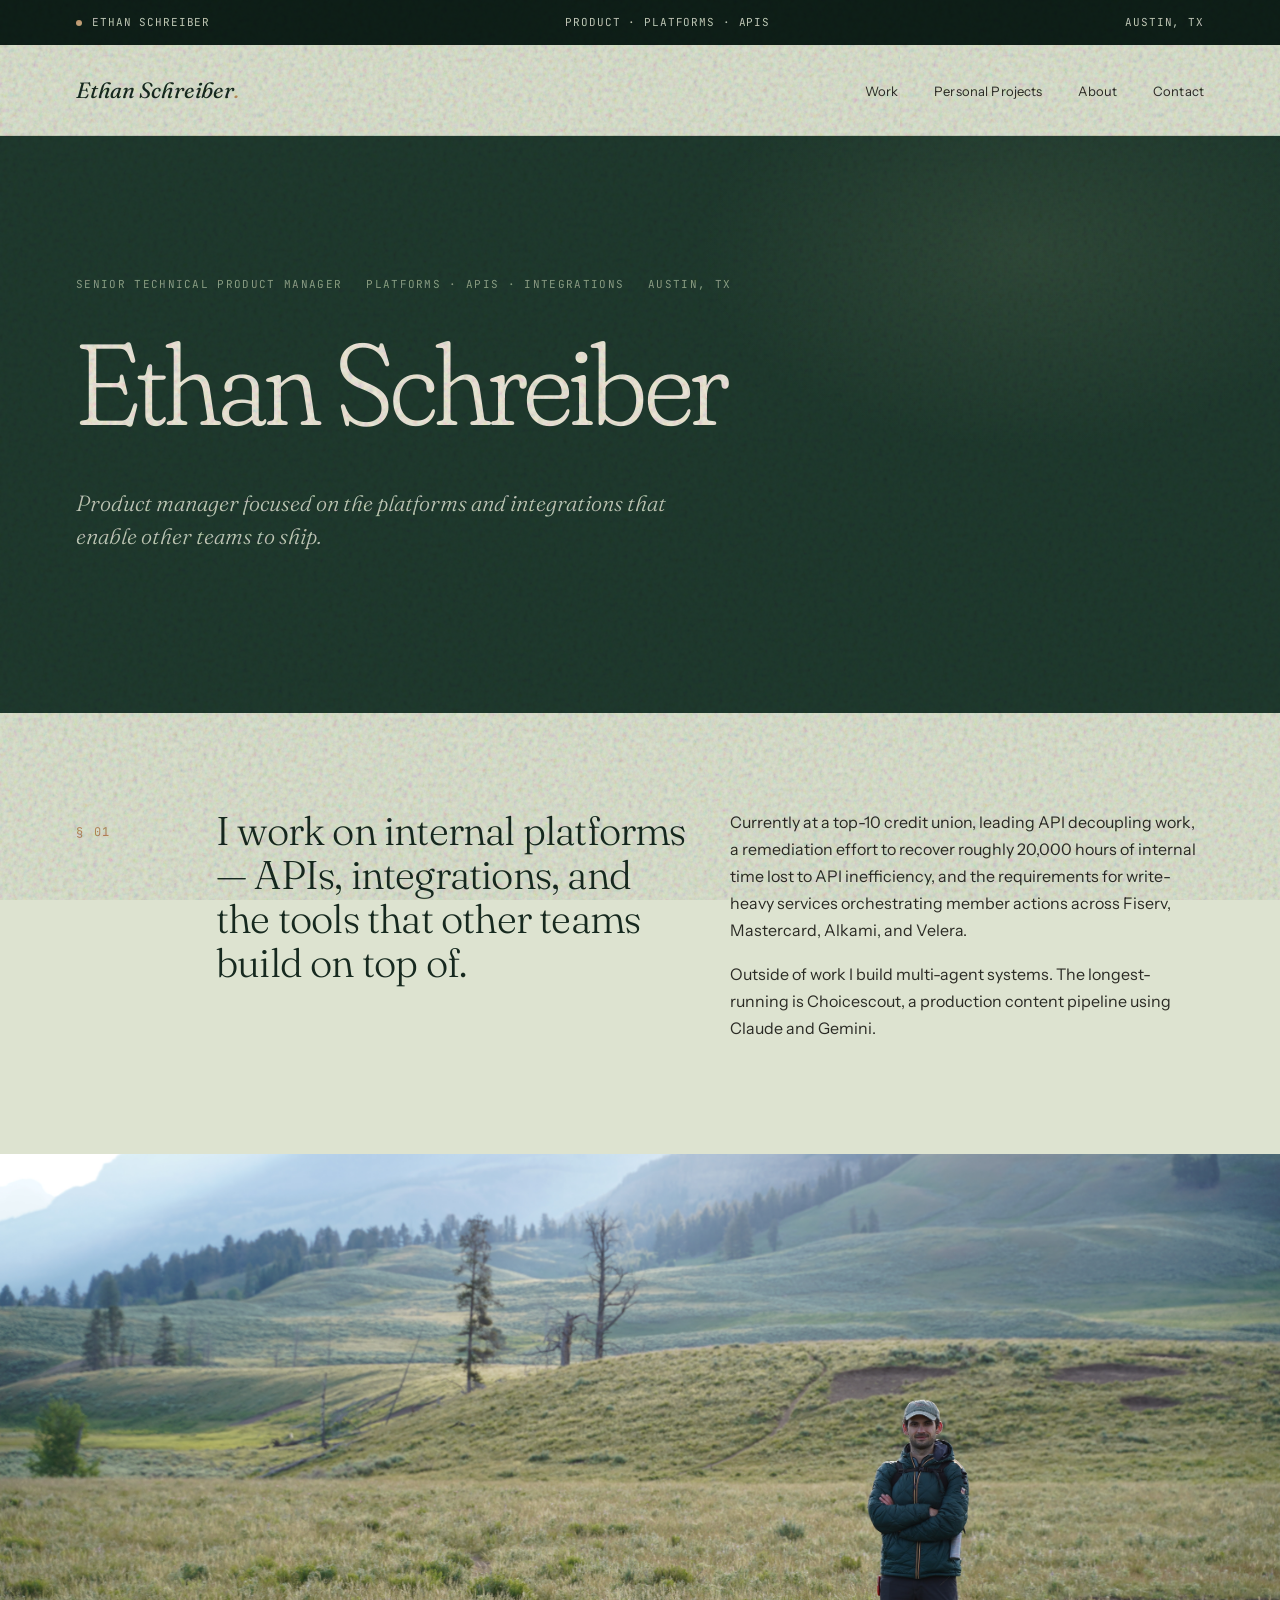
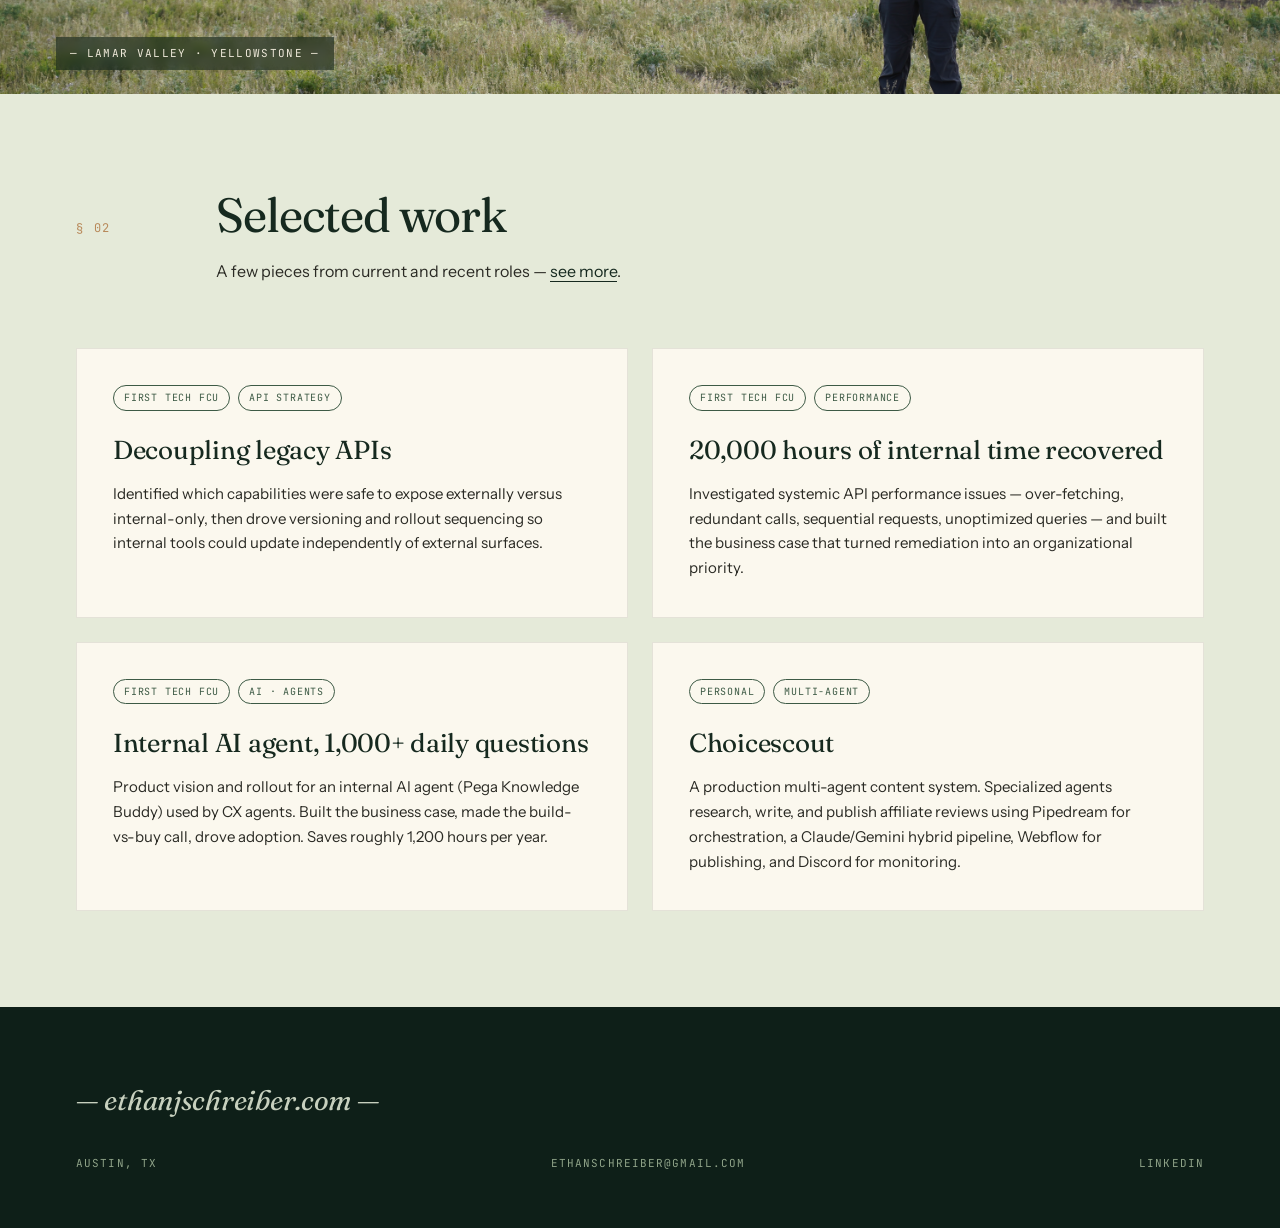
==== index.html @ d927a993 "Initial site" ====
<!DOCTYPE html>
<html lang="en">
<head>
  <meta charset="UTF-8" />
  <meta name="viewport" content="width=device-width, initial-scale=1.0" />
  <meta name="description" content="Ethan Schreiber — Senior Technical Product Manager working on internal platforms and API integrations." />
  <title>Ethan Schreiber — Product Manager, Platforms & APIs</title>
  <link rel="preconnect" href="https://fonts.googleapis.com">
  <link rel="preconnect" href="https://fonts.gstatic.com" crossorigin>
  <link href="https://fonts.googleapis.com/css2?family=Fraunces:ital,opsz,wght@0,9..144,300;0,9..144,400;0,9..144,500;0,9..144,600;1,9..144,300;1,9..144,400&family=Instrument+Sans:wght@400;500;600&family=JetBrains+Mono:wght@400;500&display=swap" rel="stylesheet">
  <link rel="stylesheet" href="/styles.css">
</head>
<body>

<div class="topbar">
  <div class="wrap">
    <div class="row">
      <div><span class="dot"></span>Ethan Schreiber</div>
      <div>Product · Platforms · APIs</div>
      <div>Austin, TX</div>
    </div>
  </div>
</div>

<nav class="site-nav">
  <div class="wrap">
    <div class="row">
      <a href="/" class="logo">Ethan Schreiber<span class="dot">.</span></a>
      <ul>
        <li><a href="/work.html">Work</a></li>
        <li><a href="/projects.html">Personal Projects</a></li>
        <li><a href="/about.html">About</a></li>
        <li><a href="/contact.html">Contact</a></li>
      </ul>
    </div>
  </div>
</nav>

<header class="hero">
  <div class="wrap">
    <div class="meta">
      <span>Senior Technical Product Manager</span>
      <span>Platforms · APIs · Integrations</span>
      <span>Austin, TX</span>
    </div>
    <h1>Ethan Schreiber</h1>
    <p class="lede">Product manager focused on the platforms and integrations that enable other teams to ship.</p>
  </div>
</header>

<section class="surface-tea">
  <div class="wrap">
    <div class="intro-grid">
      <div class="num">§ 01</div>
      <div class="pull">
        I work on internal platforms — APIs, integrations, and the tools that other teams build on top of.
      </div>
      <div class="body">
        <p>Currently at a top-10 credit union, leading API decoupling work, a remediation effort to recover roughly 20,000 hours of internal time lost to API inefficiency, and the requirements for write-heavy services orchestrating member actions across Fiserv, Mastercard, Alkami, and Velera.</p>
        <p>Outside of work I build multi-agent systems. The longest-running is Choicescout, a production content pipeline using Claude and Gemini.</p>
      </div>
    </div>
  </div>
</section>

<div class="image-strip">
  <img src="/images/ethan-landscape.jpg" alt="Ethan in a wide grass valley with mountains behind him." />
  <span class="caption">— Lamar Valley · Yellowstone —</span>
</div>

<section class="surface-soft">
  <div class="wrap">
    <div class="sec-head">
      <div class="sec-num">§ 02</div>
      <div class="sec-title">
        <h2>Selected work</h2>
        <p>A few pieces from current and recent roles — <a href="/work.html" style="color:var(--forest-deep);border-bottom:1px solid var(--forest-deep);text-decoration:none;">see more</a>.</p>
      </div>
    </div>

    <div class="case-grid">
      <article class="case-card">
        <div class="tag-row">
          <span class="tag">First Tech FCU</span>
          <span class="tag">API Strategy</span>
        </div>
        <h3>Decoupling legacy APIs</h3>
        <p>Identified which capabilities were safe to expose externally versus internal-only, then drove versioning and rollout sequencing so internal tools could update independently of external surfaces.</p>
      </article>

      <article class="case-card">
        <div class="tag-row">
          <span class="tag">First Tech FCU</span>
          <span class="tag">Performance</span>
        </div>
        <h3>20,000 hours of internal time recovered</h3>
        <p>Investigated systemic API performance issues — over-fetching, redundant calls, sequential requests, unoptimized queries — and built the business case that turned remediation into an organizational priority.</p>
      </article>

      <article class="case-card">
        <div class="tag-row">
          <span class="tag">First Tech FCU</span>
          <span class="tag">AI · Agents</span>
        </div>
        <h3>Internal AI agent, 1,000+ daily questions</h3>
        <p>Product vision and rollout for an internal AI agent (Pega Knowledge Buddy) used by CX agents. Built the business case, made the build-vs-buy call, drove adoption. Saves roughly 1,200 hours per year.</p>
      </article>

      <article class="case-card">
        <div class="tag-row">
          <span class="tag">Personal</span>
          <span class="tag">Multi-agent</span>
        </div>
        <h3>Choicescout</h3>
        <p>A production multi-agent content system. Specialized agents research, write, and publish affiliate reviews using Pipedream for orchestration, a Claude/Gemini hybrid pipeline, Webflow for publishing, and Discord for monitoring.</p>
      </article>
    </div>
  </div>
</section>

<footer class="site-foot">
  <div class="wrap">
    <div class="seal">— ethanjschreiber.com —</div>
    <div class="row">
      <div>Austin, TX</div>
      <div><a href="mailto:ethanschreiber@gmail.com">ethanschreiber@gmail.com</a></div>
      <div><a href="https://www.linkedin.com/in/ethanjamesschreiber/" target="_blank" rel="noopener">LinkedIn</a></div>
    </div>
  </div>
</footer>

</body>
</html>
---- styles.css ----
:root {
  --forest: #1F3A2E;
  --forest-deep: #16291F;
  --forest-night: #0E1F18;
  --moss: #3D5A45;
  --sage: #8FA388;
  --sage-pale: #C7D0BE;
  --tea: #DDE3D0;
  --tea-soft: #E5EAD9;
  --celadon: #B8C4AE;

  --onyx: #14140F;
  --char: #2A2A24;
  --stone: #6B6B62;
  --linen: #EFE9DA;
  --bone: #F4F0E2;
  --paper: #FBF8EE;

  --amber: #B8895A;
  --amber-soft: #C9A47B;

  --font-display: 'Fraunces', 'Times New Roman', serif;
  --font-body: 'Instrument Sans', -apple-system, BlinkMacSystemFont, sans-serif;
  --font-mono: 'JetBrains Mono', 'Courier New', monospace;
}

* { margin: 0; padding: 0; box-sizing: border-box; }
html { scroll-behavior: smooth; }

body {
  background: var(--tea);
  color: var(--onyx);
  font-family: var(--font-body);
  font-size: 16px;
  line-height: 1.55;
  -webkit-font-smoothing: antialiased;
  position: relative;
  overflow-x: hidden;
  min-height: 100vh;
  display: flex;
  flex-direction: column;
}

body::before {
  content: '';
  position: fixed;
  inset: 0;
  pointer-events: none;
  z-index: 100;
  opacity: 0.4;
  mix-blend-mode: multiply;
  background-image: url("data:image/svg+xml,%3Csvg viewBox='0 0 200 200' xmlns='http://www.w3.org/2000/svg'%3E%3Cfilter id='n'%3E%3CfeTurbulence type='fractalNoise' baseFrequency='0.9' numOctaves='3' stitchTiles='stitch'/%3E%3CfeColorMatrix values='0 0 0 0 0.06 0 0 0 0 0.1 0 0 0 0 0.07 0 0 0 0 0.18 0'/%3E%3C/filter%3E%3Crect width='100%25' height='100%25' filter='url(%23n)'/%3E%3C/svg%3E");
}

img { max-width: 100%; display: block; }
a { color: inherit; }

.wrap {
  max-width: 1240px;
  margin: 0 auto;
  padding: 0 56px;
  width: 100%;
}

.surface-tea { background: var(--tea); color: var(--onyx); }
.surface-soft { background: var(--tea-soft); color: var(--onyx); }
.surface-forest { background: var(--forest); color: var(--linen); }
.surface-night { background: var(--forest-night); color: var(--linen); }

.surface-tea, .surface-soft { --border: rgba(20,30,20,0.14); }
.surface-forest, .surface-night { --border: rgba(239,233,218,0.18); }

/* ─── Topbar ───────────────────────────────────────────── */
.topbar {
  background: var(--forest-night);
  color: var(--sage-pale);
  padding: 14px 0;
  font-family: var(--font-mono);
  font-size: 11px;
  letter-spacing: 0.08em;
  text-transform: uppercase;
}
.topbar .row { display: flex; justify-content: space-between; align-items: center; gap: 24px; flex-wrap: wrap; }
.topbar .dot {
  display: inline-block;
  width: 6px; height: 6px;
  background: var(--amber-soft);
  border-radius: 50%;
  margin-right: 10px;
  vertical-align: middle;
}

/* ─── Site nav ─────────────────────────────────────────── */
.site-nav {
  background: var(--tea);
  padding: 28px 0;
  border-bottom: 1px solid rgba(20,30,20,0.1);
}
.site-nav .row {
  display: flex;
  justify-content: space-between;
  align-items: center;
  gap: 32px;
}
.site-nav .logo {
  font-family: var(--font-display);
  font-size: 22px;
  font-style: italic;
  font-weight: 400;
  color: var(--forest-deep);
  text-decoration: none;
  letter-spacing: -0.01em;
}
.site-nav .logo .dot { color: var(--amber); }
.site-nav ul { list-style: none; display: flex; gap: 36px; }
.site-nav li a {
  font-family: var(--font-body);
  font-size: 13px;
  color: var(--char);
  text-decoration: none;
  position: relative;
  padding-bottom: 6px;
  letter-spacing: 0.01em;
}
.site-nav li a::after {
  content: '';
  position: absolute;
  bottom: 0; left: 0;
  width: 0; height: 1px;
  background: var(--forest);
  transition: width 0.3s;
}
.site-nav li a:hover::after { width: 100%; }
.site-nav li.active a { color: var(--forest-deep); font-weight: 500; }
.site-nav li.active a::after { width: 100%; }

/* ─── Hero ─────────────────────────────────────────────── */
.hero {
  padding: 140px 0 160px;
  background: var(--forest);
  color: var(--linen);
  position: relative;
  overflow: hidden;
}
.hero::after {
  content: '';
  position: absolute;
  top: -20%;
  right: -10%;
  width: 60%;
  height: 80%;
  background: radial-gradient(ellipse at center, rgba(168,184,138,0.12) 0%, transparent 60%);
  pointer-events: none;
}
.hero .meta {
  font-family: var(--font-mono);
  font-size: 11px;
  letter-spacing: 0.12em;
  text-transform: uppercase;
  color: var(--sage);
  margin-bottom: 36px;
  display: flex;
  gap: 24px;
  flex-wrap: wrap;
  position: relative;
  z-index: 2;
}
.hero h1 {
  font-family: var(--font-display);
  font-weight: 300;
  font-size: clamp(56px, 9vw, 132px);
  line-height: 0.95;
  letter-spacing: -0.025em;
  color: var(--linen);
  font-variation-settings: "opsz" 144, "SOFT" 100;
  position: relative;
  z-index: 2;
}
.hero h1 em { font-style: italic; font-weight: 400; color: var(--sage-pale); }
.hero .lede {
  margin-top: 48px;
  max-width: 620px;
  font-family: var(--font-display);
  font-weight: 300;
  font-style: italic;
  font-size: 22px;
  line-height: 1.5;
  color: var(--sage-pale);
  position: relative;
  z-index: 2;
}
.hero .signature {
  margin-top: 56px;
  display: flex;
  align-items: center;
  gap: 14px;
  font-family: var(--font-mono);
  font-size: 11px;
  letter-spacing: 0.1em;
  text-transform: uppercase;
  color: var(--sage);
  position: relative;
  z-index: 2;
}
.hero .signature::before { content: ''; width: 40px; height: 1px; background: var(--sage); }

.corner-mark {
  position: absolute;
  top: 60px;
  right: 56px;
  font-family: var(--font-display);
  font-style: italic;
  font-size: 14px;
  color: var(--sage);
  opacity: 0.7;
  z-index: 2;
}

/* ─── Page header (non-hero pages) ─────────────────────── */
.page-head {
  padding: 88px 0 56px;
  border-bottom: 1px solid rgba(20,30,20,0.1);
}
.page-head .row {
  display: grid;
  grid-template-columns: 100px 1fr;
  gap: 40px;
  align-items: baseline;
}
.page-head .num {
  font-family: var(--font-mono);
  font-size: 12px;
  letter-spacing: 0.15em;
  color: var(--amber);
  padding-top: 14px;
}
.page-head h1 {
  font-family: var(--font-display);
  font-weight: 300;
  font-size: clamp(44px, 7vw, 80px);
  line-height: 1;
  letter-spacing: -0.025em;
  color: var(--forest-deep);
}
.page-head h1 em { font-style: italic; font-weight: 400; color: var(--moss); }
.page-head .lede {
  margin-top: 24px;
  max-width: 620px;
  font-family: var(--font-display);
  font-style: italic;
  font-weight: 300;
  font-size: 20px;
  line-height: 1.5;
  color: var(--char);
}

/* ─── Sections ─────────────────────────────────────────── */
section { padding: 96px 0; }
section + section { border-top: 1px solid var(--border); }
.surface-forest + .surface-forest, .surface-night + .surface-night { border-top-color: rgba(239,233,218,0.1); }

.sec-head {
  display: grid;
  grid-template-columns: 100px 1fr;
  gap: 40px;
  align-items: baseline;
  margin-bottom: 64px;
}
.sec-num {
  font-family: var(--font-mono);
  font-size: 12px;
  letter-spacing: 0.15em;
  color: var(--amber);
  padding-top: 14px;
}
.surface-forest .sec-num, .surface-night .sec-num { color: var(--amber-soft); }

.sec-title h2 {
  font-family: var(--font-display);
  font-weight: 400;
  font-size: clamp(32px, 4.5vw, 48px);
  line-height: 1.05;
  letter-spacing: -0.02em;
  color: var(--forest-deep);
}
.sec-title h2 em { font-style: italic; color: var(--moss); }
.surface-forest .sec-title h2, .surface-night .sec-title h2 { color: var(--linen); }
.surface-forest .sec-title h2 em, .surface-night .sec-title h2 em { color: var(--sage-pale); }

.sec-title p {
  margin-top: 18px;
  font-size: 16px;
  max-width: 620px;
  color: var(--char);
  line-height: 1.6;
}
.surface-forest .sec-title p, .surface-night .sec-title p { color: var(--sage-pale); }

/* ─── Buttons ──────────────────────────────────────────── */
.btn {
  display: inline-flex;
  align-items: center;
  gap: 10px;
  padding: 14px 28px;
  font-family: var(--font-body);
  font-size: 14px;
  font-weight: 500;
  letter-spacing: 0.02em;
  border-radius: 999px;
  cursor: pointer;
  border: none;
  transition: all 0.3s cubic-bezier(0.2, 0.8, 0.2, 1);
  text-decoration: none;
}
.btn-primary { background: var(--forest); color: var(--linen); }
.btn-primary:hover { background: var(--forest-deep); transform: translateY(-1px); }
.btn-primary .arrow { width: 14px; height: 14px; transition: transform 0.3s; }
.btn-primary:hover .arrow { transform: translate(2px, -2px); }

.btn-ghost { background: transparent; color: var(--forest-deep); border: 1px solid var(--forest-deep); }
.btn-ghost:hover { background: var(--forest-deep); color: var(--linen); }

.btn-text {
  background: transparent;
  color: var(--forest-deep);
  padding: 8px 0;
  border-bottom: 1px solid var(--forest-deep);
  border-radius: 0;
}
.surface-forest .btn-text, .surface-night .btn-text {
  color: var(--linen);
  border-bottom-color: var(--linen);
}

/* ─── Case cards (work) ────────────────────────────────── */
.case-grid {
  display: grid;
  grid-template-columns: repeat(2, 1fr);
  gap: 24px;
}
.case-card {
  background: var(--paper);
  padding: 36px;
  border: 1px solid rgba(20,30,20,0.1);
  transition: border-color 0.3s, transform 0.3s;
  display: flex;
  flex-direction: column;
}
.case-card:hover { border-color: var(--forest); transform: translateY(-2px); }
.case-card .tag-row { display: flex; gap: 8px; margin-bottom: 24px; flex-wrap: wrap; }
.case-card .tag {
  font-family: var(--font-mono);
  font-size: 10px;
  padding: 4px 10px;
  border: 1px solid var(--moss);
  color: var(--moss);
  border-radius: 99px;
  letter-spacing: 0.08em;
  text-transform: uppercase;
}
.case-card h3 {
  font-family: var(--font-display);
  font-weight: 400;
  font-size: 26px;
  color: var(--forest-deep);
  line-height: 1.2;
  margin-bottom: 16px;
  letter-spacing: -0.01em;
}
.case-card p { color: var(--char); font-size: 15px; line-height: 1.65; margin-bottom: 16px; }
.case-card p:last-of-type { margin-bottom: 0; }
.case-card .stat {
  font-family: var(--font-display);
  font-style: italic;
  font-size: 18px;
  color: var(--moss);
  margin-top: auto;
  padding-top: 20px;
  border-top: 1px dotted rgba(20,30,20,0.18);
}

/* ─── Featured project (single) ────────────────────────── */
.feature-project {
  display: grid;
  grid-template-columns: 1fr 1fr;
  gap: 60px;
  align-items: start;
}
.feature-project .lead {
  font-family: var(--font-display);
  font-weight: 300;
  font-size: clamp(28px, 3.5vw, 38px);
  line-height: 1.15;
  color: var(--forest-deep);
  letter-spacing: -0.015em;
  margin-bottom: 32px;
}
.feature-project .lead em { font-style: italic; color: var(--moss); }
.feature-project .body p {
  font-size: 16px;
  line-height: 1.7;
  color: var(--char);
  margin-bottom: 18px;
}
.feature-project .meta-row {
  margin-top: 32px;
  padding-top: 24px;
  border-top: 1px solid rgba(20,30,20,0.12);
  display: flex;
  gap: 32px;
  flex-wrap: wrap;
  font-family: var(--font-mono);
  font-size: 11px;
  letter-spacing: 0.1em;
  text-transform: uppercase;
  color: var(--moss);
}
.feature-project .meta-row .key { color: var(--stone); display: block; margin-bottom: 4px; }

/* ─── Line items (earlier roles, lists) ────────────────── */
.line-list { border-top: 1px solid rgba(20,30,20,0.12); }
.line-item {
  display: grid;
  grid-template-columns: 220px 1fr 160px;
  gap: 32px;
  padding: 28px 0;
  border-bottom: 1px solid rgba(20,30,20,0.12);
  align-items: baseline;
}
.line-item .org {
  font-family: var(--font-display);
  font-size: 20px;
  color: var(--forest-deep);
  line-height: 1.3;
}
.line-item .role {
  font-family: var(--font-mono);
  font-size: 11px;
  letter-spacing: 0.1em;
  text-transform: uppercase;
  color: var(--moss);
  margin-top: 4px;
  display: block;
}
.line-item .summary { font-size: 15px; line-height: 1.6; color: var(--char); }
.line-item .when {
  font-family: var(--font-mono);
  font-size: 11px;
  letter-spacing: 0.1em;
  color: var(--stone);
  text-transform: uppercase;
  text-align: right;
}

/* ─── About page ───────────────────────────────────────── */
.about-grid {
  display: grid;
  grid-template-columns: 1fr 1.3fr;
  gap: 72px;
  align-items: start;
}
.about-photo {
  aspect-ratio: 4/5;
  background: var(--moss);
  overflow: hidden;
  position: relative;
}
.about-photo img { width: 100%; height: 100%; object-fit: cover; }

.prose p {
  font-size: 17px;
  line-height: 1.7;
  color: var(--char);
  margin-bottom: 22px;
  max-width: 60ch;
}
.prose p:first-child::first-line {
  font-family: var(--font-display);
  font-style: italic;
  font-size: 19px;
  color: var(--forest-deep);
}
.prose p strong { font-weight: 600; color: var(--forest-deep); }

.about-meta {
  margin-top: 48px;
  padding-top: 32px;
  border-top: 1px solid rgba(20,30,20,0.12);
  display: grid;
  grid-template-columns: repeat(2, 1fr);
  gap: 32px;
}
.about-meta .item .key {
  font-family: var(--font-mono);
  font-size: 11px;
  letter-spacing: 0.1em;
  text-transform: uppercase;
  color: var(--amber);
  margin-bottom: 8px;
  display: block;
}
.about-meta .item .val {
  font-family: var(--font-display);
  font-size: 18px;
  color: var(--forest-deep);
  line-height: 1.4;
}

/* ─── Contact page ─────────────────────────────────────── */
.contact-block {
  display: grid;
  grid-template-columns: 1fr 1fr;
  gap: 60px;
  align-items: start;
  margin-top: 32px;
}
.contact-block .pull {
  font-family: var(--font-display);
  font-weight: 300;
  font-size: clamp(34px, 4.5vw, 52px);
  line-height: 1.05;
  color: var(--forest-deep);
  letter-spacing: -0.02em;
}
.contact-block .pull em { font-style: italic; color: var(--moss); }
.contact-block .channels { display: flex; flex-direction: column; gap: 32px; }
.contact-block .channel .label {
  font-family: var(--font-mono);
  font-size: 11px;
  letter-spacing: 0.12em;
  text-transform: uppercase;
  color: var(--moss);
  margin-bottom: 8px;
  display: block;
}
.contact-block .channel a {
  font-family: var(--font-display);
  font-size: 26px;
  color: var(--forest-deep);
  text-decoration: none;
  border-bottom: 1px solid var(--forest-deep);
  padding-bottom: 4px;
  display: inline-block;
  transition: color 0.3s, border-color 0.3s;
  letter-spacing: -0.005em;
}
.contact-block .channel a:hover { color: var(--amber); border-bottom-color: var(--amber); }

/* ─── Home: intro + work teaser ────────────────────────── */
.intro-grid {
  display: grid;
  grid-template-columns: 100px 1fr 1fr;
  gap: 40px;
  align-items: start;
}
.intro-grid .num {
  font-family: var(--font-mono);
  font-size: 12px;
  letter-spacing: 0.15em;
  color: var(--amber);
  padding-top: 14px;
}
.intro-grid .pull {
  font-family: var(--font-display);
  font-weight: 300;
  font-size: clamp(28px, 3.6vw, 40px);
  line-height: 1.1;
  color: var(--forest-deep);
  letter-spacing: -0.02em;
}
.intro-grid .pull em { font-style: italic; color: var(--moss); }
.intro-grid .body p {
  font-size: 16px;
  line-height: 1.7;
  color: var(--char);
  margin-bottom: 16px;
}

/* ─── Home: full-bleed image strip ─────────────────────── */
.image-strip {
  width: 100%;
  height: clamp(360px, 60vh, 620px);
  overflow: hidden;
  position: relative;
}
.image-strip img {
  width: 100%;
  height: 100%;
  object-fit: cover;
  display: block;
}
.image-strip .caption {
  position: absolute;
  bottom: 24px;
  left: 56px;
  font-family: var(--font-mono);
  font-size: 11px;
  letter-spacing: 0.12em;
  text-transform: uppercase;
  color: var(--linen);
  background: rgba(14, 31, 24, 0.55);
  padding: 8px 14px;
  backdrop-filter: blur(4px);
}
@media (max-width: 900px) {
  .image-strip .caption { left: 28px; bottom: 16px; }
}

/* ─── Project screenshot ───────────────────────────────── */
.project-shot {
  margin-top: 48px;
  padding-top: 48px;
  border-top: 1px solid rgba(20,30,20,0.12);
}
.project-shot .label {
  font-family: var(--font-mono);
  font-size: 11px;
  letter-spacing: 0.12em;
  text-transform: uppercase;
  color: var(--moss);
  margin-bottom: 20px;
  display: block;
}
.project-shot .frame {
  background: var(--paper);
  border: 1px solid rgba(20,30,20,0.1);
  overflow: hidden;
  box-shadow: 0 30px 80px rgba(20, 30, 20, 0.12);
}
.project-shot .frame img {
  width: 100%;
  display: block;
}
.project-shot .frame .placeholder {
  aspect-ratio: 16 / 9;
  display: grid;
  place-items: center;
  background:
    repeating-linear-gradient(
      45deg,
      rgba(20,30,20,0.04),
      rgba(20,30,20,0.04) 12px,
      transparent 12px,
      transparent 24px
    );
  font-family: var(--font-mono);
  font-size: 11px;
  letter-spacing: 0.1em;
  text-transform: uppercase;
  color: var(--stone);
  text-align: center;
  padding: 24px;
}

/* ─── Travel entries + gallery ─────────────────────────── */
.travel-entry { margin-bottom: 24px; }
.travel-entry .meta {
  font-family: var(--font-mono);
  font-size: 11px;
  letter-spacing: 0.12em;
  text-transform: uppercase;
  color: var(--moss);
  margin-bottom: 20px;
}
.travel-entry .body {
  max-width: 64ch;
}
.travel-entry .body p {
  font-family: var(--font-display);
  font-weight: 300;
  font-size: 19px;
  line-height: 1.6;
  color: var(--char);
  margin-bottom: 18px;
}
.travel-entry .links {
  list-style: none;
  display: flex;
  gap: 24px;
  flex-wrap: wrap;
  margin-top: 24px;
}
.travel-entry .links a {
  font-family: var(--font-mono);
  font-size: 11px;
  font-weight: 500;
  letter-spacing: 0.14em;
  text-transform: uppercase;
  color: var(--moss);
  text-decoration: none;
  border-bottom: 1px solid transparent;
  padding-bottom: 2px;
  transition: color 0.3s, border-color 0.3s;
}
.travel-entry .links a:hover { color: var(--amber); border-bottom-color: var(--amber); }

.van-gallery {
  margin-top: 48px;
  columns: 1;
  column-gap: 16px;
}
.van-gallery figure {
  margin: 0 0 16px;
  break-inside: avoid;
  background: var(--bone);
}
.van-gallery img {
  width: 100%;
  height: auto;
  display: block;
}
@media (min-width: 640px)  { .van-gallery { columns: 2; } }
@media (min-width: 960px)  { .van-gallery { columns: 3; } }
@media (min-width: 1200px) { .van-gallery { columns: 4; } }

/* ─── Footer ───────────────────────────────────────────── */
footer.site-foot {
  padding: 72px 0 56px;
  background: var(--forest-night);
  color: var(--sage);
  margin-top: auto;
}
footer.site-foot .seal {
  font-family: var(--font-display);
  font-style: italic;
  font-size: 28px;
  color: var(--sage-pale);
  letter-spacing: -0.01em;
  margin-bottom: 32px;
}
footer.site-foot .row {
  display: flex;
  justify-content: space-between;
  align-items: baseline;
  font-family: var(--font-mono);
  font-size: 11px;
  letter-spacing: 0.1em;
  text-transform: uppercase;
  gap: 24px;
  flex-wrap: wrap;
}
footer.site-foot a { color: inherit; text-decoration: none; border-bottom: 1px solid transparent; transition: border-color 0.3s; }
footer.site-foot a:hover { border-bottom-color: var(--sage); }

/* ─── Animations ───────────────────────────────────────── */
@keyframes fadeUp {
  from { opacity: 0; transform: translateY(20px); }
  to { opacity: 1; transform: translateY(0); }
}
.hero h1, .hero .lede, .hero .meta, .hero .signature {
  animation: fadeUp 1.1s cubic-bezier(0.2, 0.8, 0.2, 1) backwards;
}
.hero .meta { animation-delay: 0.1s; }
.hero h1 { animation-delay: 0.2s; }
.hero .lede { animation-delay: 0.5s; }
.hero .signature { animation-delay: 0.7s; }

/* ─── Responsive ───────────────────────────────────────── */
@media (max-width: 900px) {
  .wrap { padding: 0 28px; }
  .site-nav { padding: 20px 0; }
  .site-nav ul { gap: 20px; }
  .hero { padding: 96px 0 110px; }
  .corner-mark { display: none; }
  .page-head .row, .sec-head { grid-template-columns: 1fr; gap: 16px; }
  .case-grid { grid-template-columns: 1fr; }
  .feature-project { grid-template-columns: 1fr; gap: 40px; }
  .about-grid { grid-template-columns: 1fr; gap: 40px; }
  .about-photo { aspect-ratio: 1/1; }
  .about-meta { grid-template-columns: 1fr; gap: 20px; }
  .contact-block { grid-template-columns: 1fr; gap: 40px; }
  .intro-grid { grid-template-columns: 1fr; }
  .line-item { grid-template-columns: 1fr; gap: 6px; }
  .line-item .when { text-align: left; }
}

@media (max-width: 600px) {
  .site-nav .row { flex-direction: column; align-items: flex-start; gap: 16px; }
  .site-nav ul { flex-wrap: wrap; gap: 16px 24px; }
  .hero .meta { flex-direction: column; gap: 8px; }
  footer.site-foot .row { flex-direction: column; align-items: flex-start; gap: 12px; }
}
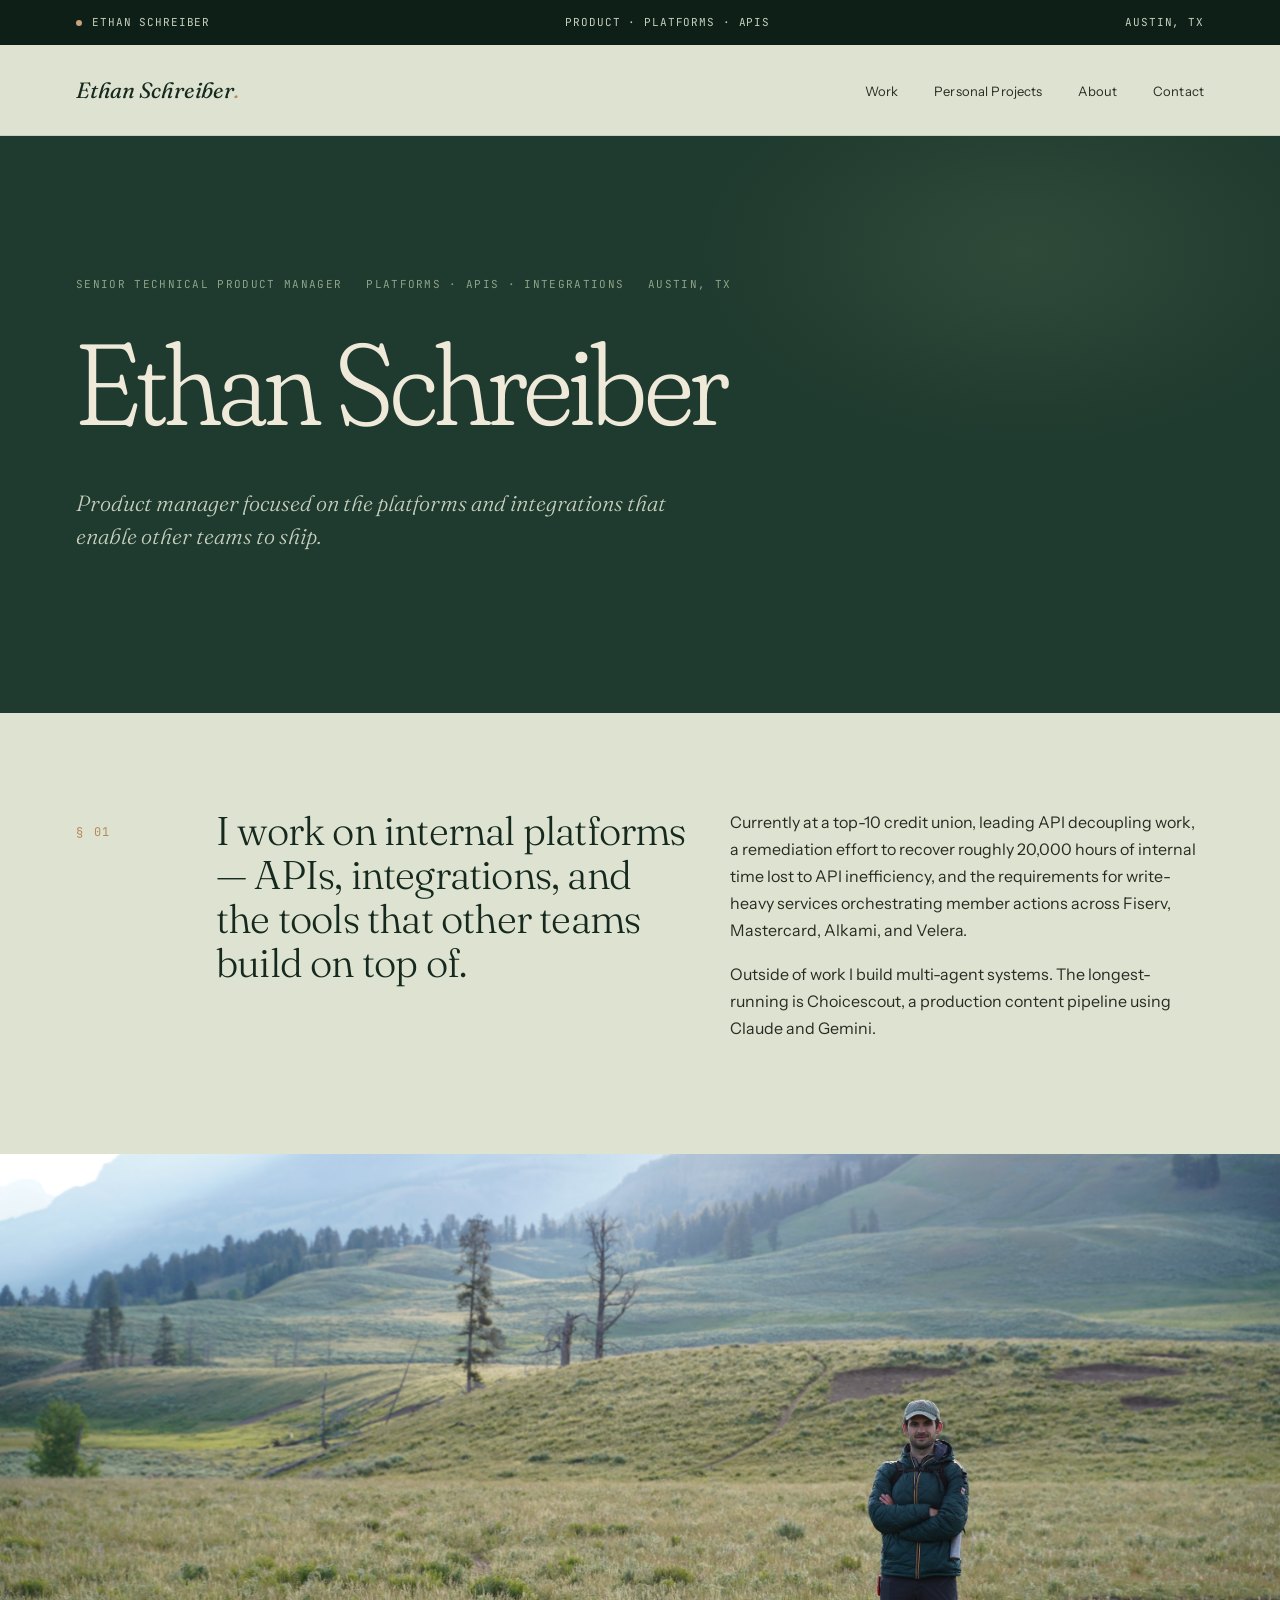
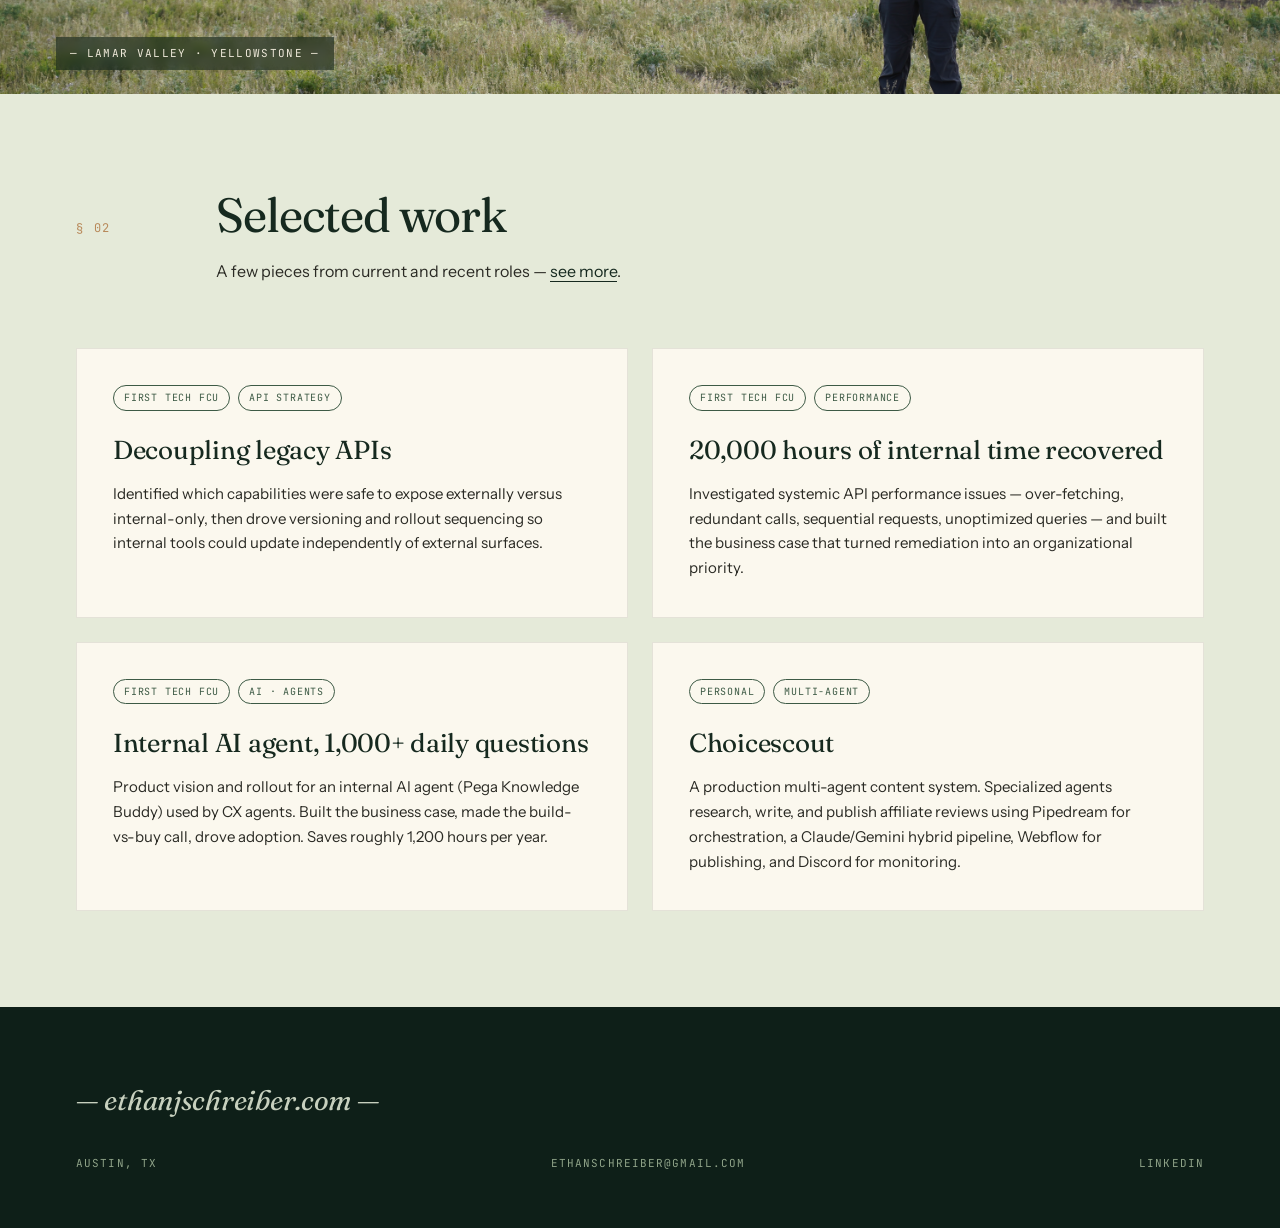
==== commit 60fcac94: "Add favicon" ====
--- a/index.html
+++ b/index.html
@@ -5,6 +5,7 @@
   <meta name="viewport" content="width=device-width, initial-scale=1.0" />
   <meta name="description" content="Ethan Schreiber — Senior Technical Product Manager working on internal platforms and API integrations." />
   <title>Ethan Schreiber — Product Manager, Platforms & APIs</title>
+  <link rel="icon" type="image/svg+xml" href="/favicon.svg">
   <link rel="preconnect" href="https://fonts.googleapis.com">
   <link rel="preconnect" href="https://fonts.gstatic.com" crossorigin>
   <link href="https://fonts.googleapis.com/css2?family=Fraunces:ital,opsz,wght@0,9..144,300;0,9..144,400;0,9..144,500;0,9..144,600;1,9..144,300;1,9..144,400&family=Instrument+Sans:wght@400;500;600&family=JetBrains+Mono:wght@400;500&display=swap" rel="stylesheet">
--- a/styles.css
+++ b/styles.css
@@ -41,16 +41,6 @@
   flex-direction: column;
 }
 
-body::before {
-  content: '';
-  position: fixed;
-  inset: 0;
-  pointer-events: none;
-  z-index: 100;
-  opacity: 0.4;
-  mix-blend-mode: multiply;
-  background-image: url("data:image/svg+xml,%3Csvg viewBox='0 0 200 200' xmlns='http://www.w3.org/2000/svg'%3E%3Cfilter id='n'%3E%3CfeTurbulence type='fractalNoise' baseFrequency='0.9' numOctaves='3' stitchTiles='stitch'/%3E%3CfeColorMatrix values='0 0 0 0 0.06 0 0 0 0 0.1 0 0 0 0 0.07 0 0 0 0 0.18 0'/%3E%3C/filter%3E%3Crect width='100%25' height='100%25' filter='url(%23n)'/%3E%3C/svg%3E");
-}
 
 img { max-width: 100%; display: block; }
 a { color: inherit; }
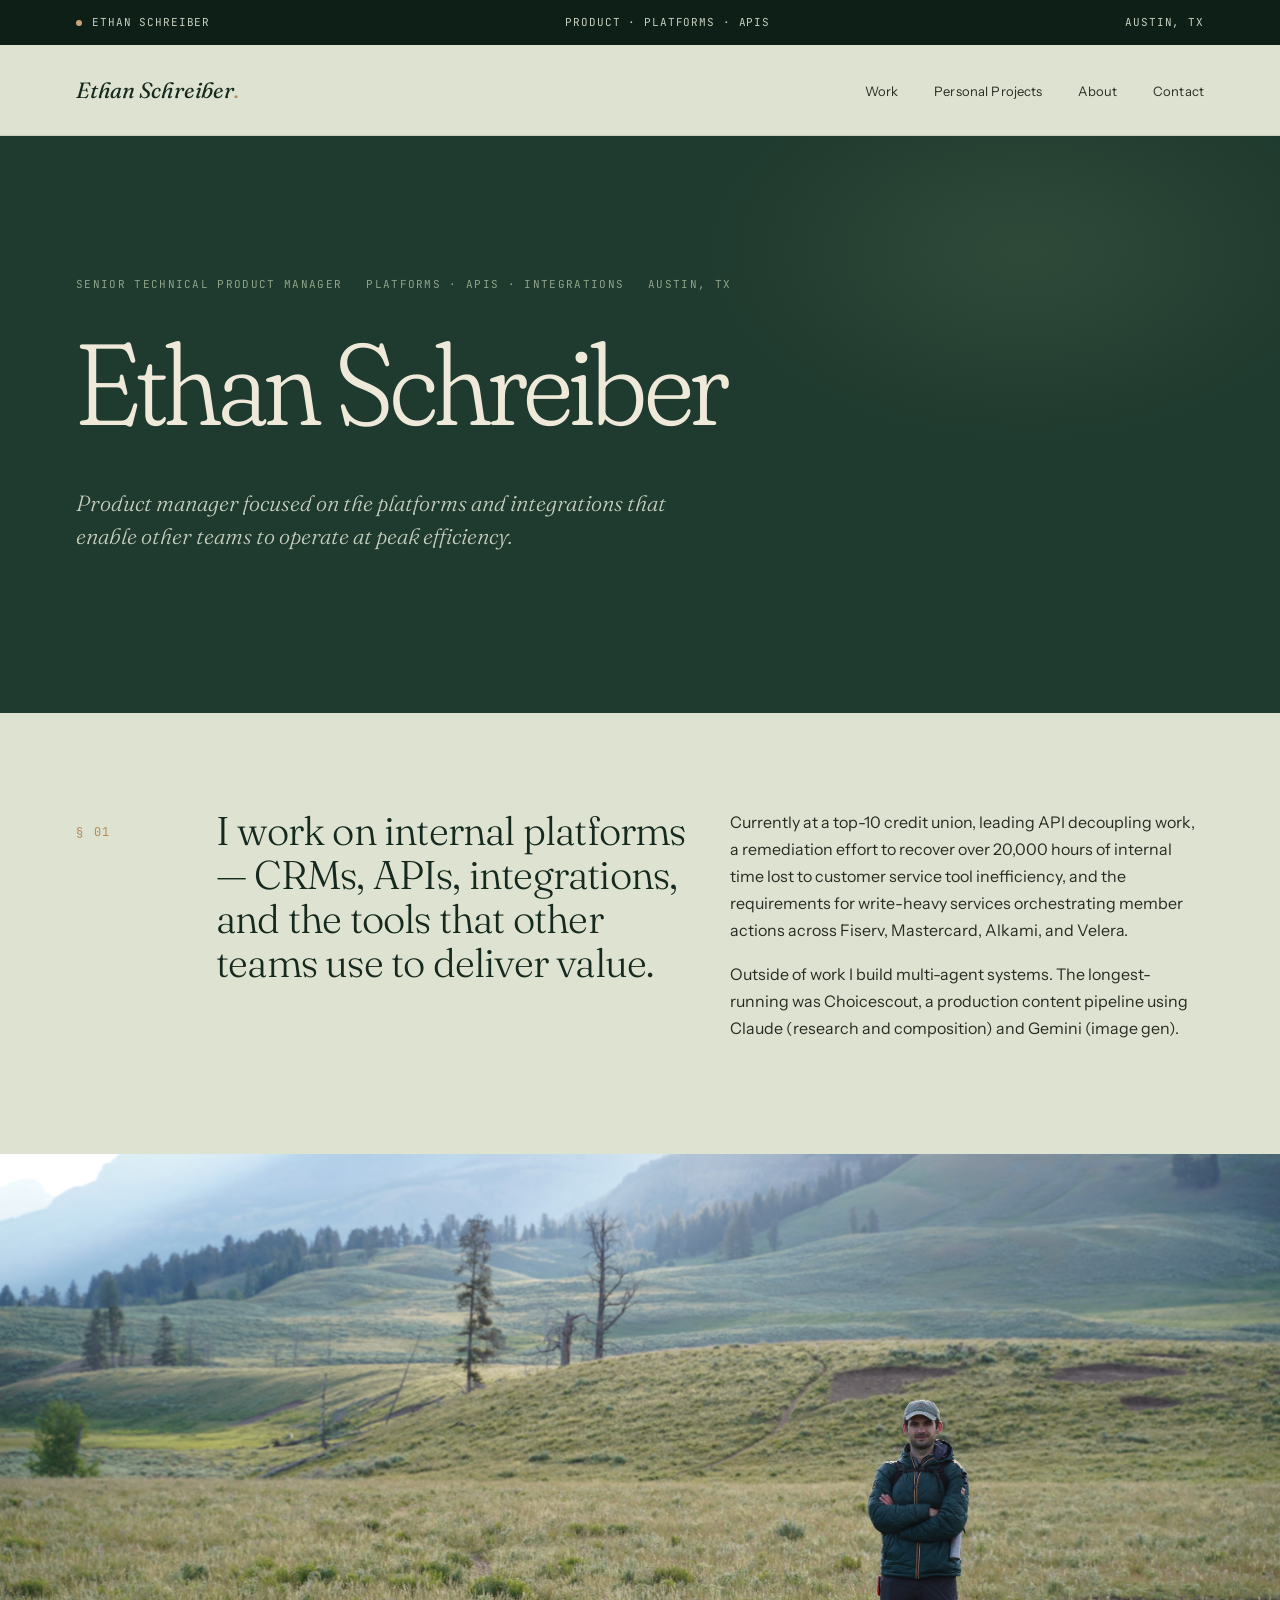
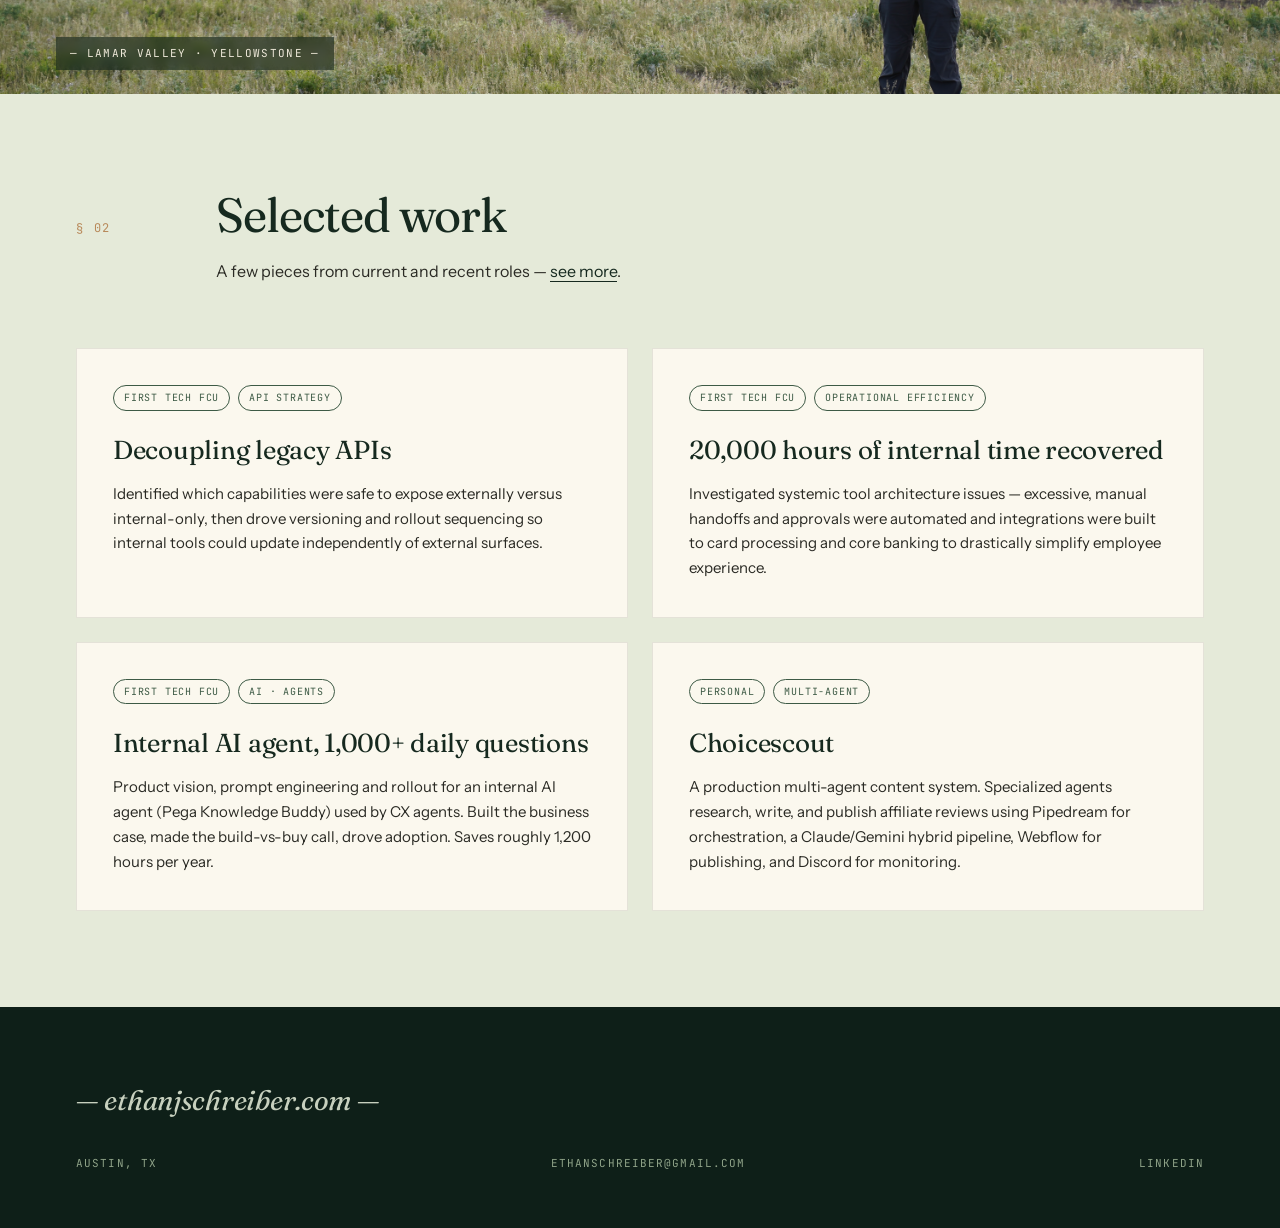
==== commit 03913801: "Update index.html Correct experience items." ====
--- a/index.html
+++ b/index.html
@@ -45,7 +45,7 @@
       <span>Austin, TX</span>
     </div>
     <h1>Ethan Schreiber</h1>
-    <p class="lede">Product manager focused on the platforms and integrations that enable other teams to ship.</p>
+    <p class="lede">Product manager focused on the platforms and integrations that enable other teams to operate at peak efficiency.</p>
   </div>
 </header>
 
@@ -54,11 +54,11 @@
     <div class="intro-grid">
       <div class="num">§ 01</div>
       <div class="pull">
-        I work on internal platforms — APIs, integrations, and the tools that other teams build on top of.
+        I work on internal platforms — CRMs, APIs, integrations, and the tools that other teams use to deliver value.
       </div>
       <div class="body">
-        <p>Currently at a top-10 credit union, leading API decoupling work, a remediation effort to recover roughly 20,000 hours of internal time lost to API inefficiency, and the requirements for write-heavy services orchestrating member actions across Fiserv, Mastercard, Alkami, and Velera.</p>
-        <p>Outside of work I build multi-agent systems. The longest-running is Choicescout, a production content pipeline using Claude and Gemini.</p>
+        <p>Currently at a top-10 credit union, leading API decoupling work, a remediation effort to recover over 20,000 hours of internal time lost to customer service tool inefficiency, and the requirements for write-heavy services orchestrating member actions across Fiserv, Mastercard, Alkami, and Velera.</p>
+        <p>Outside of work I build multi-agent systems. The longest-running was Choicescout, a production content pipeline using Claude (research and composition) and Gemini (image gen).</p>
       </div>
     </div>
   </div>
@@ -92,10 +92,10 @@
       <article class="case-card">
         <div class="tag-row">
           <span class="tag">First Tech FCU</span>
-          <span class="tag">Performance</span>
+          <span class="tag">Operational Efficiency</span>
         </div>
         <h3>20,000 hours of internal time recovered</h3>
-        <p>Investigated systemic API performance issues — over-fetching, redundant calls, sequential requests, unoptimized queries — and built the business case that turned remediation into an organizational priority.</p>
+        <p>Investigated systemic tool architecture issues — excessive, manual handoffs and approvals were automated and integrations were built to card processing and core banking to drastically simplify employee experience.</p>
       </article>
 
       <article class="case-card">
@@ -104,7 +104,7 @@
           <span class="tag">AI · Agents</span>
         </div>
         <h3>Internal AI agent, 1,000+ daily questions</h3>
-        <p>Product vision and rollout for an internal AI agent (Pega Knowledge Buddy) used by CX agents. Built the business case, made the build-vs-buy call, drove adoption. Saves roughly 1,200 hours per year.</p>
+        <p>Product vision, prompt engineering and rollout for an internal AI agent (Pega Knowledge Buddy) used by CX agents. Built the business case, made the build-vs-buy call, drove adoption. Saves roughly 1,200 hours per year.</p>
       </article>
 
       <article class="case-card">
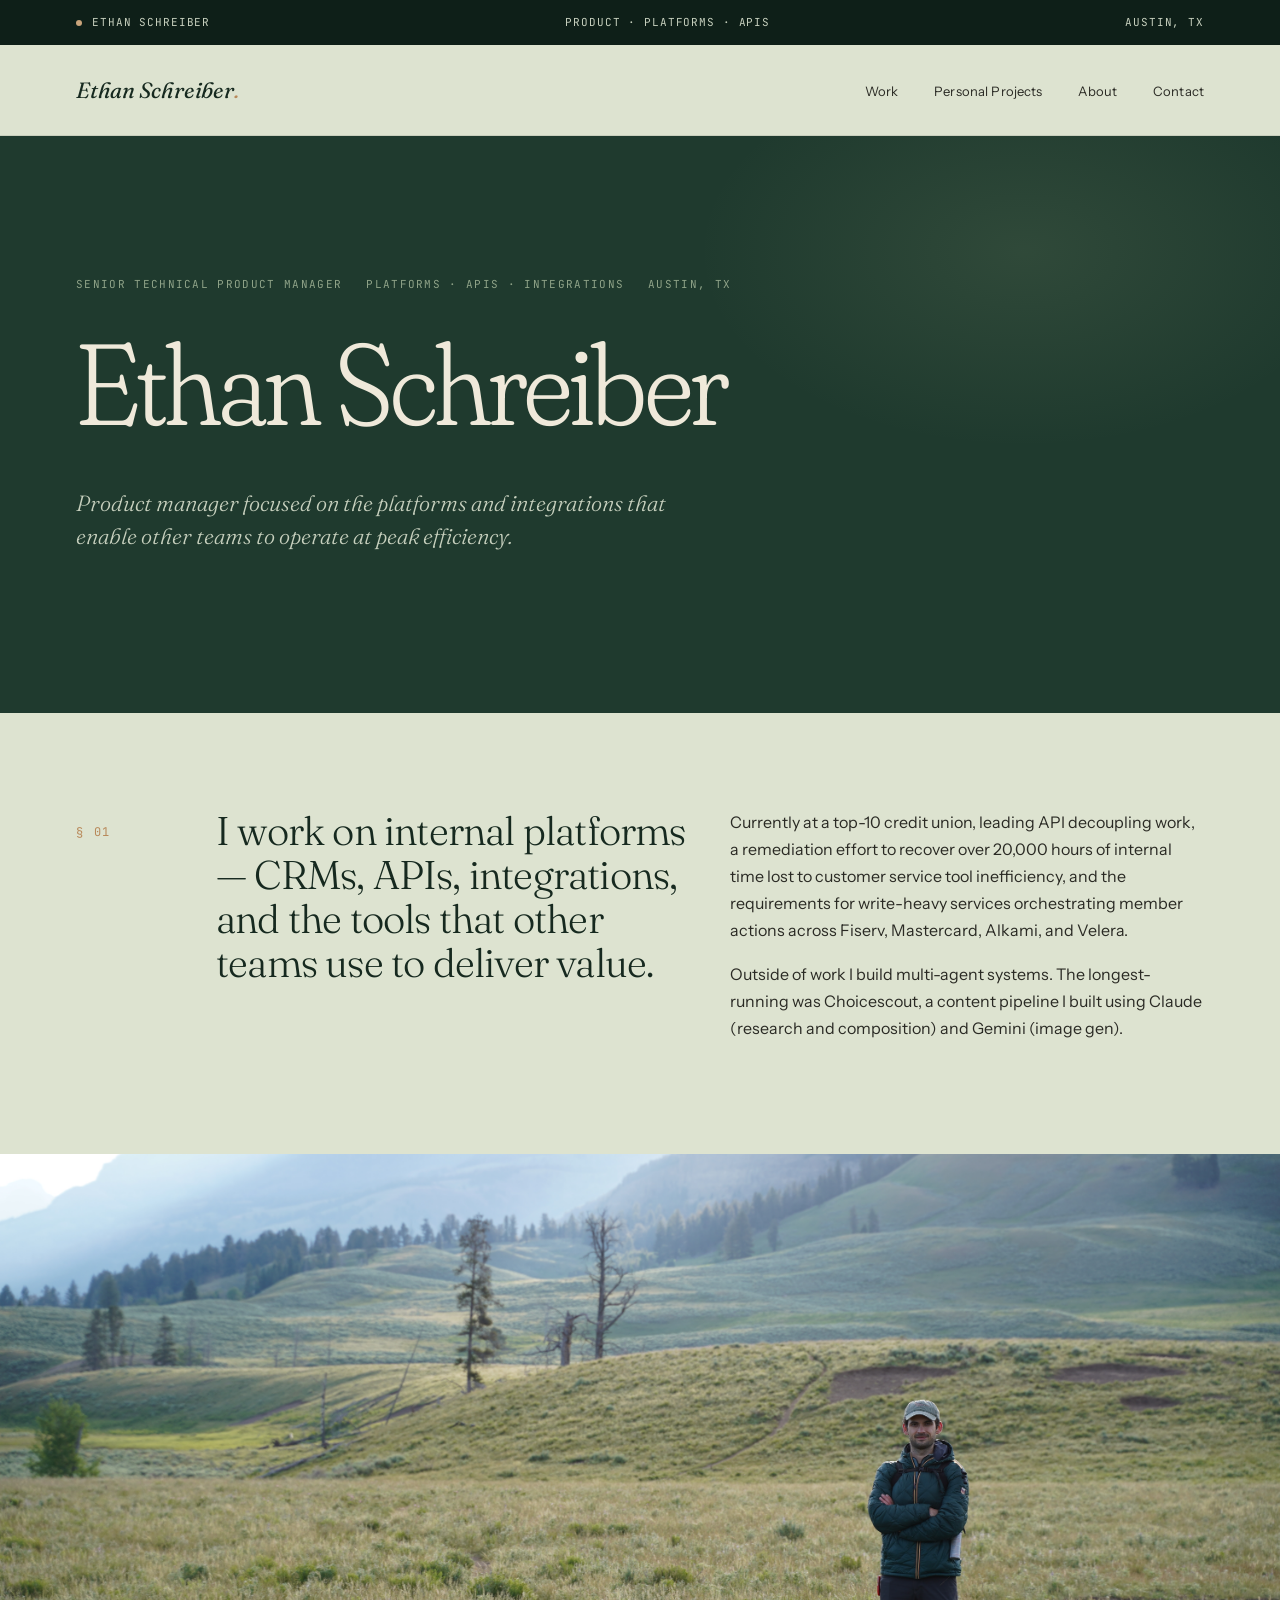
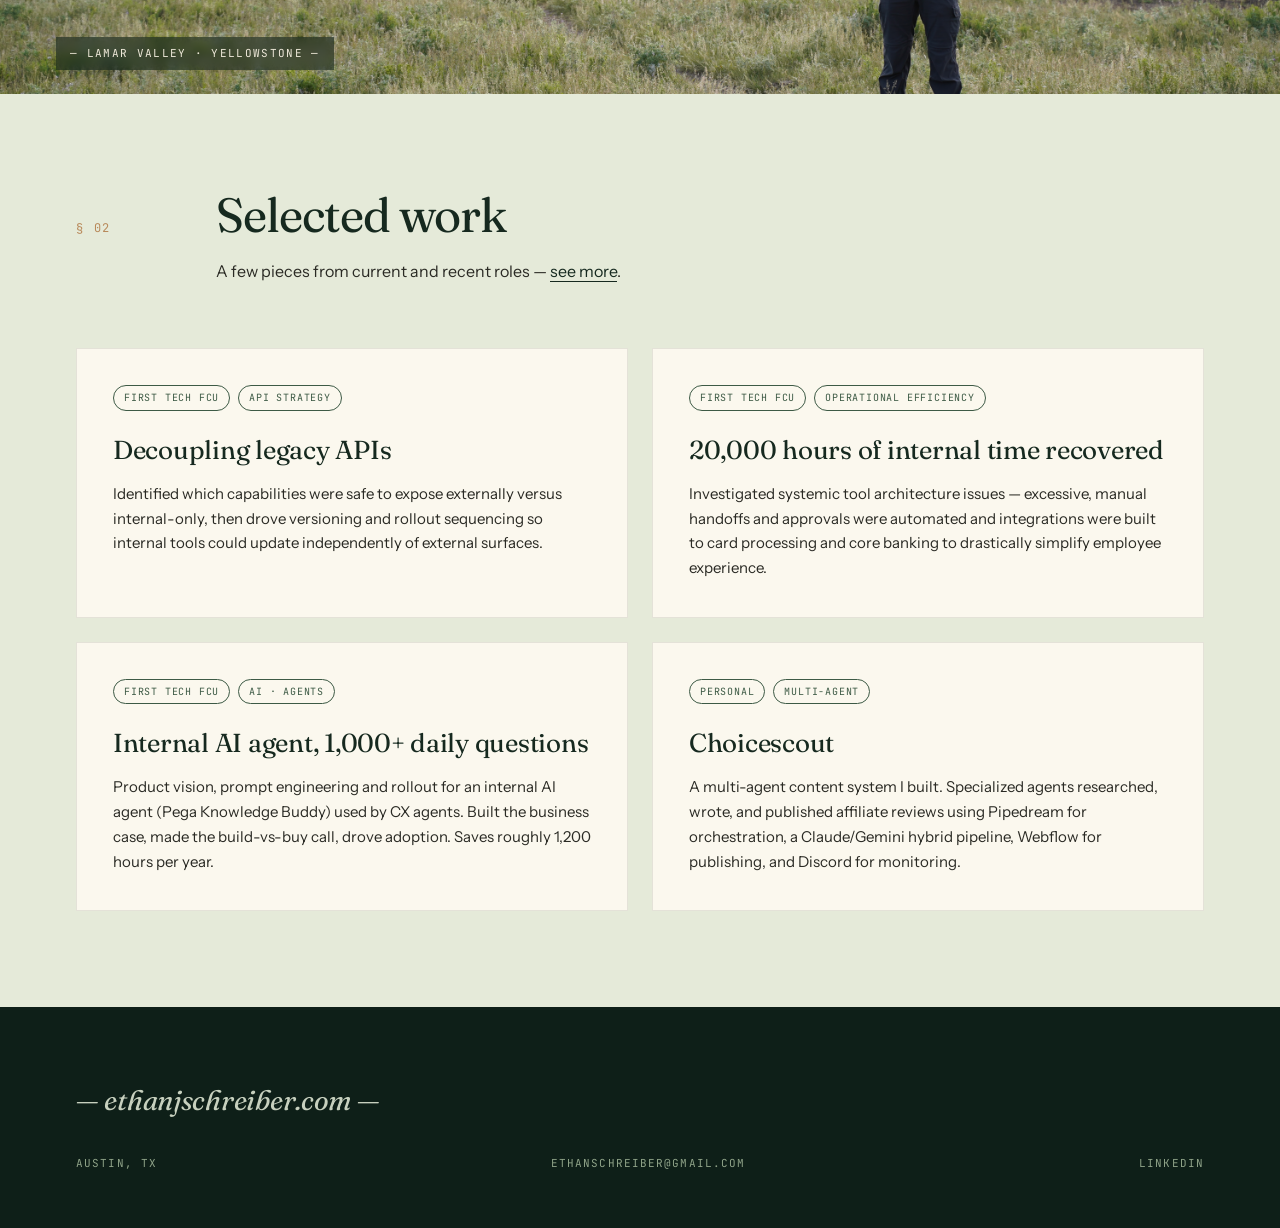
==== commit 802d5d8b: "Choicescout: past tense + link to GH Pages archive" ====
--- a/index.html
+++ b/index.html
@@ -58,7 +58,7 @@
       </div>
       <div class="body">
         <p>Currently at a top-10 credit union, leading API decoupling work, a remediation effort to recover over 20,000 hours of internal time lost to customer service tool inefficiency, and the requirements for write-heavy services orchestrating member actions across Fiserv, Mastercard, Alkami, and Velera.</p>
-        <p>Outside of work I build multi-agent systems. The longest-running was Choicescout, a production content pipeline using Claude (research and composition) and Gemini (image gen).</p>
+        <p>Outside of work I build multi-agent systems. The longest-running was Choicescout, a content pipeline I built using Claude (research and composition) and Gemini (image gen).</p>
       </div>
     </div>
   </div>
@@ -113,7 +113,7 @@
           <span class="tag">Multi-agent</span>
         </div>
         <h3>Choicescout</h3>
-        <p>A production multi-agent content system. Specialized agents research, write, and publish affiliate reviews using Pipedream for orchestration, a Claude/Gemini hybrid pipeline, Webflow for publishing, and Discord for monitoring.</p>
+        <p>A multi-agent content system I built. Specialized agents researched, wrote, and published affiliate reviews using Pipedream for orchestration, a Claude/Gemini hybrid pipeline, Webflow for publishing, and Discord for monitoring.</p>
       </article>
     </div>
   </div>
--- a/styles.css
+++ b/styles.css
@@ -612,11 +612,13 @@
   display: block;
 }
 .project-shot .frame {
+  display: block;
   background: var(--paper);
   border: 1px solid rgba(20,30,20,0.1);
   overflow: hidden;
   box-shadow: 0 30px 80px rgba(20, 30, 20, 0.12);
 }
+.project-shot a.frame { color: inherit; text-decoration: none; }
 .project-shot .frame img {
   width: 100%;
   display: block;
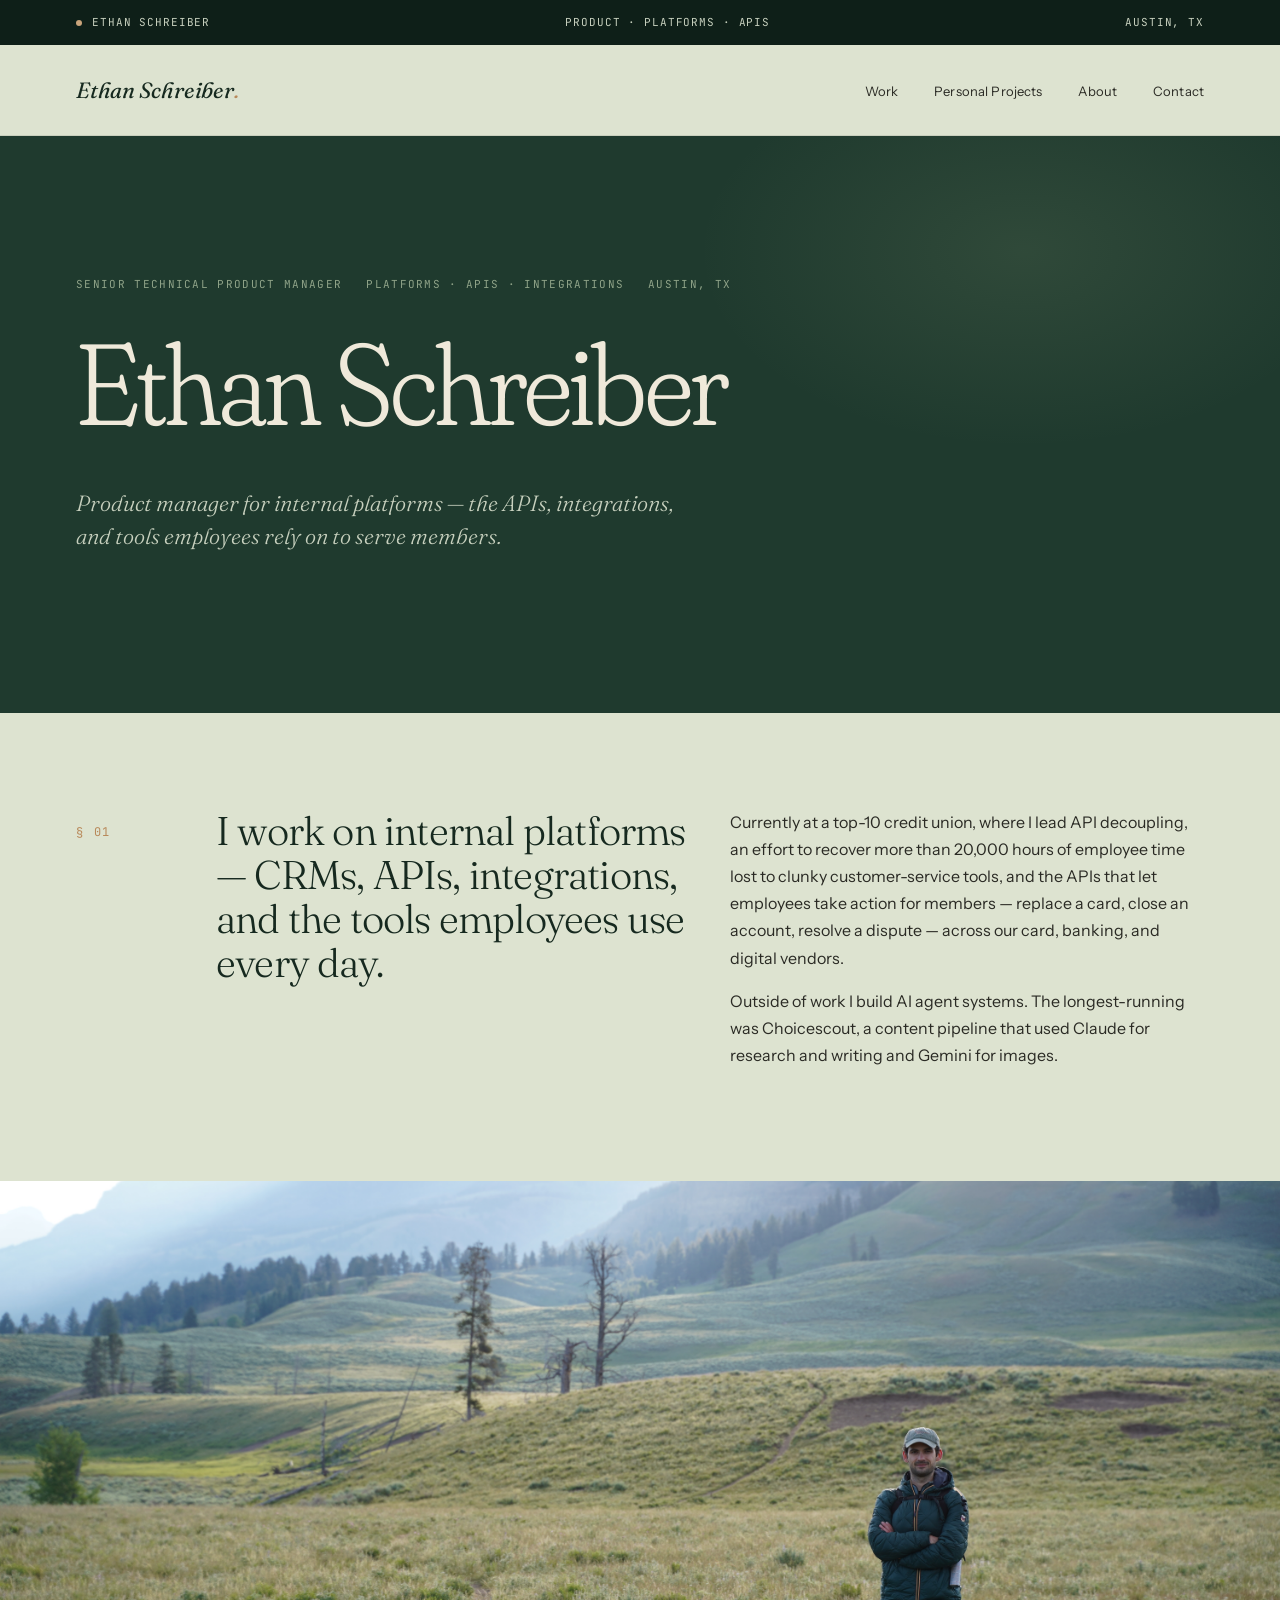
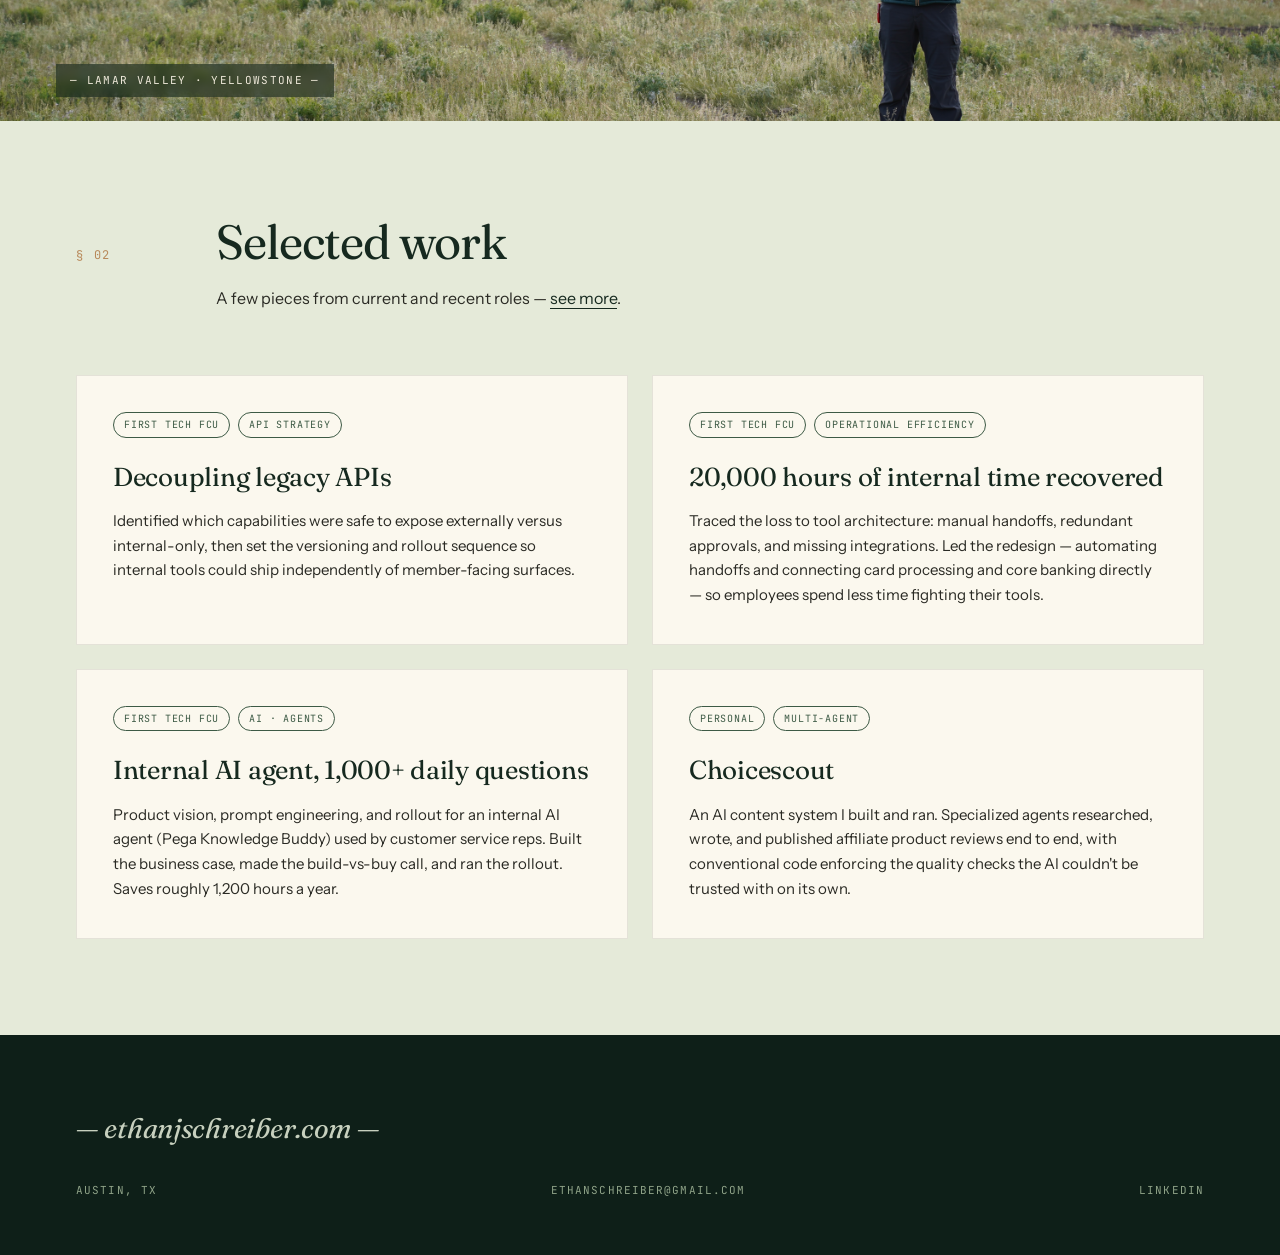
==== commit 1d855db2: "Rewrite site copy for clarity and business readers Split the 20k-hours story into tool architecture " ====
--- a/index.html
+++ b/index.html
@@ -45,7 +45,7 @@
       <span>Austin, TX</span>
     </div>
     <h1>Ethan Schreiber</h1>
-    <p class="lede">Product manager focused on the platforms and integrations that enable other teams to operate at peak efficiency.</p>
+    <p class="lede">Product manager for internal platforms — the APIs, integrations, and tools employees rely on to serve members.</p>
   </div>
 </header>
 
@@ -54,11 +54,11 @@
     <div class="intro-grid">
       <div class="num">§ 01</div>
       <div class="pull">
-        I work on internal platforms — CRMs, APIs, integrations, and the tools that other teams use to deliver value.
+        I work on internal platforms — CRMs, APIs, integrations, and the tools employees use every day.
       </div>
       <div class="body">
-        <p>Currently at a top-10 credit union, leading API decoupling work, a remediation effort to recover over 20,000 hours of internal time lost to customer service tool inefficiency, and the requirements for write-heavy services orchestrating member actions across Fiserv, Mastercard, Alkami, and Velera.</p>
-        <p>Outside of work I build multi-agent systems. The longest-running was Choicescout, a content pipeline I built using Claude (research and composition) and Gemini (image gen).</p>
+        <p>Currently at a top-10 credit union, where I lead API decoupling, an effort to recover more than 20,000 hours of employee time lost to clunky customer-service tools, and the APIs that let employees take action for members — replace a card, close an account, resolve a dispute — across our card, banking, and digital vendors.</p>
+        <p>Outside of work I build AI agent systems. The longest-running was Choicescout, a content pipeline that used Claude for research and writing and Gemini for images.</p>
       </div>
     </div>
   </div>
@@ -86,7 +86,7 @@
           <span class="tag">API Strategy</span>
         </div>
         <h3>Decoupling legacy APIs</h3>
-        <p>Identified which capabilities were safe to expose externally versus internal-only, then drove versioning and rollout sequencing so internal tools could update independently of external surfaces.</p>
+        <p>Identified which capabilities were safe to expose externally versus internal-only, then set the versioning and rollout sequence so internal tools could ship independently of member-facing surfaces.</p>
       </article>
 
       <article class="case-card">
@@ -95,7 +95,7 @@
           <span class="tag">Operational Efficiency</span>
         </div>
         <h3>20,000 hours of internal time recovered</h3>
-        <p>Investigated systemic tool architecture issues — excessive, manual handoffs and approvals were automated and integrations were built to card processing and core banking to drastically simplify employee experience.</p>
+        <p>Traced the loss to tool architecture: manual handoffs, redundant approvals, and missing integrations. Led the redesign — automating handoffs and connecting card processing and core banking directly — so employees spend less time fighting their tools.</p>
       </article>
 
       <article class="case-card">
@@ -104,7 +104,7 @@
           <span class="tag">AI · Agents</span>
         </div>
         <h3>Internal AI agent, 1,000+ daily questions</h3>
-        <p>Product vision, prompt engineering and rollout for an internal AI agent (Pega Knowledge Buddy) used by CX agents. Built the business case, made the build-vs-buy call, drove adoption. Saves roughly 1,200 hours per year.</p>
+        <p>Product vision, prompt engineering, and rollout for an internal AI agent (Pega Knowledge Buddy) used by customer service reps. Built the business case, made the build-vs-buy call, and ran the rollout. Saves roughly 1,200 hours a year.</p>
       </article>
 
       <article class="case-card">
@@ -113,7 +113,7 @@
           <span class="tag">Multi-agent</span>
         </div>
         <h3>Choicescout</h3>
-        <p>A multi-agent content system I built. Specialized agents researched, wrote, and published affiliate reviews using Pipedream for orchestration, a Claude/Gemini hybrid pipeline, Webflow for publishing, and Discord for monitoring.</p>
+        <p>An AI content system I built and ran. Specialized agents researched, wrote, and published affiliate product reviews end to end, with conventional code enforcing the quality checks the AI couldn't be trusted with on its own.</p>
       </article>
     </div>
   </div>
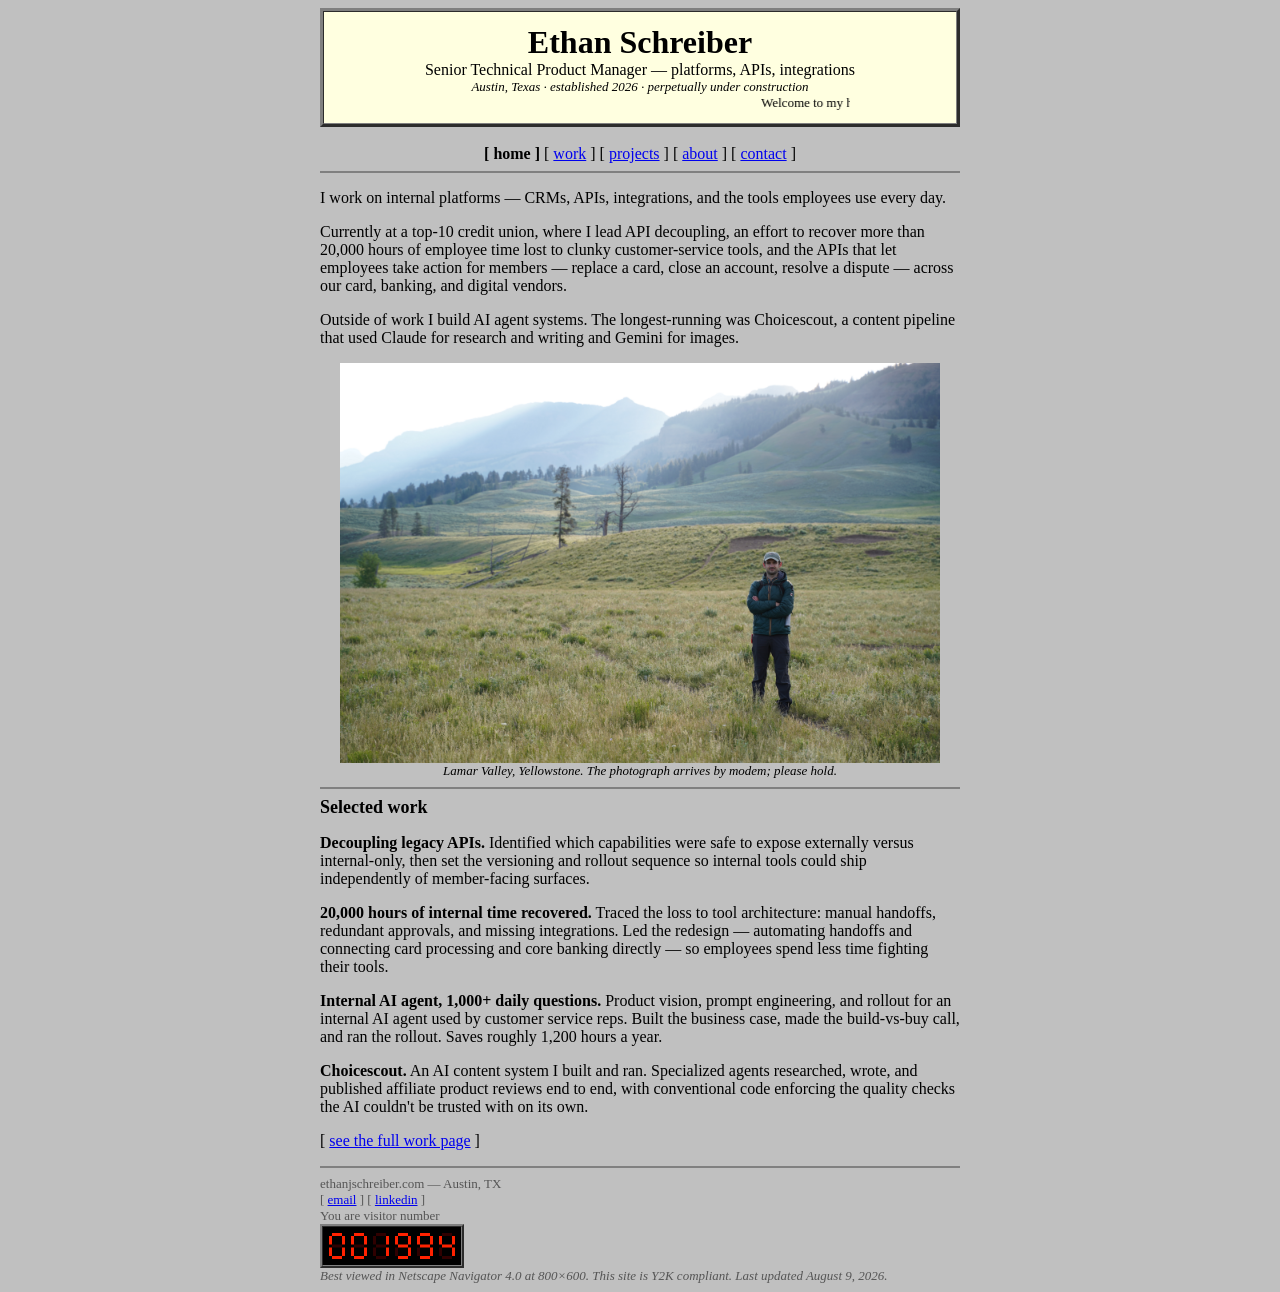
==== commit b2e87a12: "Rebuild site in a late-90s retro style Replace the modern CSS layout with period-appropriate HTML ac" ====
--- a/index.html
+++ b/index.html
@@ -1,134 +1,83 @@
-<!DOCTYPE html>
-<html lang="en">
+<!DOCTYPE HTML PUBLIC "-//W3C//DTD HTML 4.01 Transitional//EN">
+<html>
 <head>
-  <meta charset="UTF-8" />
-  <meta name="viewport" content="width=device-width, initial-scale=1.0" />
-  <meta name="description" content="Ethan Schreiber — Senior Technical Product Manager working on internal platforms and API integrations." />
-  <title>Ethan Schreiber — Product Manager, Platforms & APIs</title>
-  <link rel="icon" type="image/svg+xml" href="/favicon.svg">
-  <link rel="preconnect" href="https://fonts.googleapis.com">
-  <link rel="preconnect" href="https://fonts.gstatic.com" crossorigin>
-  <link href="https://fonts.googleapis.com/css2?family=Fraunces:ital,opsz,wght@0,9..144,300;0,9..144,400;0,9..144,500;0,9..144,600;1,9..144,300;1,9..144,400&family=Instrument+Sans:wght@400;500;600&family=JetBrains+Mono:wght@400;500&display=swap" rel="stylesheet">
-  <link rel="stylesheet" href="/styles.css">
+<meta http-equiv="Content-Type" content="text/html; charset=utf-8">
+<meta name="description" content="Ethan Schreiber &mdash; Senior Technical Product Manager working on internal platforms and API integrations.">
+<title>Ethan Schreiber &mdash; Product Manager, Platforms &amp; APIs</title>
 </head>
-<body>
+<body bgcolor="#c0c0c0" text="#000000" link="#0000ee" vlink="#551a8b">
+<center>
 
-<div class="topbar">
-  <div class="wrap">
-    <div class="row">
-      <div><span class="dot"></span>Ethan Schreiber</div>
-      <div>Product · Platforms · APIs</div>
-      <div>Austin, TX</div>
-    </div>
-  </div>
-</div>
+<table border="3" cellpadding="12" cellspacing="0" width="640" bgcolor="#ffffe0">
+<tr><td align="center">
+<font face="Times New Roman" size="6"><b>Ethan Schreiber</b></font><br>
+<font face="Times New Roman" size="3">Senior Technical Product Manager &mdash; platforms, APIs, integrations</font><br>
+<font face="Times New Roman" size="2"><i>Austin, Texas &middot; established 2026 &middot; perpetually under construction</i></font><br>
+<marquee scrollamount="3" width="420"><font face="Times New Roman" size="2">Welcome to my home page on the World Wide Web &middot; thank you for visiting</font></marquee>
+</td></tr>
+</table>
 
-<nav class="site-nav">
-  <div class="wrap">
-    <div class="row">
-      <a href="/" class="logo">Ethan Schreiber<span class="dot">.</span></a>
-      <ul>
-        <li><a href="/work.html">Work</a></li>
-        <li><a href="/projects.html">Personal Projects</a></li>
-        <li><a href="/about.html">About</a></li>
-        <li><a href="/contact.html">Contact</a></li>
-      </ul>
-    </div>
-  </div>
-</nav>
+<br>
 
-<header class="hero">
-  <div class="wrap">
-    <div class="meta">
-      <span>Senior Technical Product Manager</span>
-      <span>Platforms · APIs · Integrations</span>
-      <span>Austin, TX</span>
-    </div>
-    <h1>Ethan Schreiber</h1>
-    <p class="lede">Product manager for internal platforms — the APIs, integrations, and tools employees rely on to serve members.</p>
-  </div>
-</header>
+<font face="Times New Roman" size="3">
+<b>[ home ]</b>
+[ <a href="work.html">work</a> ]
+[ <a href="projects.html">projects</a> ]
+[ <a href="about.html">about</a> ]
+[ <a href="contact.html">contact</a> ]
+</font>
 
-<section class="surface-tea">
-  <div class="wrap">
-    <div class="intro-grid">
-      <div class="num">§ 01</div>
-      <div class="pull">
-        I work on internal platforms — CRMs, APIs, integrations, and the tools employees use every day.
-      </div>
-      <div class="body">
-        <p>Currently at a top-10 credit union, where I lead API decoupling, an effort to recover more than 20,000 hours of employee time lost to clunky customer-service tools, and the APIs that let employees take action for members — replace a card, close an account, resolve a dispute — across our card, banking, and digital vendors.</p>
-        <p>Outside of work I build AI agent systems. The longest-running was Choicescout, a content pipeline that used Claude for research and writing and Gemini for images.</p>
-      </div>
-    </div>
-  </div>
-</section>
+<table border="0" cellpadding="0" cellspacing="0" width="640">
+<tr><td>
 
-<div class="image-strip">
-  <img src="/images/ethan-landscape.jpg" alt="Ethan in a wide grass valley with mountains behind him." />
-  <span class="caption">— Lamar Valley · Yellowstone —</span>
-</div>
+<hr size="2" noshade>
 
-<section class="surface-soft">
-  <div class="wrap">
-    <div class="sec-head">
-      <div class="sec-num">§ 02</div>
-      <div class="sec-title">
-        <h2>Selected work</h2>
-        <p>A few pieces from current and recent roles — <a href="/work.html" style="color:var(--forest-deep);border-bottom:1px solid var(--forest-deep);text-decoration:none;">see more</a>.</p>
-      </div>
-    </div>
+<font face="Times New Roman" size="3">
+<p>I work on internal platforms &mdash; CRMs, APIs, integrations, and the tools employees use every day.</p>
 
-    <div class="case-grid">
-      <article class="case-card">
-        <div class="tag-row">
-          <span class="tag">First Tech FCU</span>
-          <span class="tag">API Strategy</span>
-        </div>
-        <h3>Decoupling legacy APIs</h3>
-        <p>Identified which capabilities were safe to expose externally versus internal-only, then set the versioning and rollout sequence so internal tools could ship independently of member-facing surfaces.</p>
-      </article>
+<p>Currently at a top-10 credit union, where I lead API decoupling, an effort to recover more than 20,000 hours of employee time lost to clunky customer-service tools, and the APIs that let employees take action for members &mdash; replace a card, close an account, resolve a dispute &mdash; across our card, banking, and digital vendors.</p>
 
-      <article class="case-card">
-        <div class="tag-row">
-          <span class="tag">First Tech FCU</span>
-          <span class="tag">Operational Efficiency</span>
-        </div>
-        <h3>20,000 hours of internal time recovered</h3>
-        <p>Traced the loss to tool architecture: manual handoffs, redundant approvals, and missing integrations. Led the redesign — automating handoffs and connecting card processing and core banking directly — so employees spend less time fighting their tools.</p>
-      </article>
+<p>Outside of work I build AI agent systems. The longest-running was Choicescout, a content pipeline that used Claude for research and writing and Gemini for images.</p>
+</font>
 
-      <article class="case-card">
-        <div class="tag-row">
-          <span class="tag">First Tech FCU</span>
-          <span class="tag">AI · Agents</span>
-        </div>
-        <h3>Internal AI agent, 1,000+ daily questions</h3>
-        <p>Product vision, prompt engineering, and rollout for an internal AI agent (Pega Knowledge Buddy) used by customer service reps. Built the business case, made the build-vs-buy call, and ran the rollout. Saves roughly 1,200 hours a year.</p>
-      </article>
+<center>
+<img src="images/ethan-landscape.jpg" alt="Ethan in a wide grass valley with mountains behind him" width="600" border="0"><br>
+<font face="Times New Roman" size="2"><i>Lamar Valley, Yellowstone. The photograph arrives by modem; please hold.</i></font>
+</center>
 
-      <article class="case-card">
-        <div class="tag-row">
-          <span class="tag">Personal</span>
-          <span class="tag">Multi-agent</span>
-        </div>
-        <h3>Choicescout</h3>
-        <p>An AI content system I built and ran. Specialized agents researched, wrote, and published affiliate product reviews end to end, with conventional code enforcing the quality checks the AI couldn't be trusted with on its own.</p>
-      </article>
-    </div>
-  </div>
-</section>
+<hr size="2" noshade>
 
-<footer class="site-foot">
-  <div class="wrap">
-    <div class="seal">— ethanjschreiber.com —</div>
-    <div class="row">
-      <div>Austin, TX</div>
-      <div><a href="mailto:ethanschreiber@gmail.com">ethanschreiber@gmail.com</a></div>
-      <div><a href="https://www.linkedin.com/in/ethanjamesschreiber/" target="_blank" rel="noopener">LinkedIn</a></div>
-    </div>
-  </div>
-</footer>
+<font face="Times New Roman" size="4"><b>Selected work</b></font>
 
+<font face="Times New Roman" size="3">
+<p><b>Decoupling legacy APIs.</b> Identified which capabilities were safe to expose externally versus internal-only, then set the versioning and rollout sequence so internal tools could ship independently of member-facing surfaces.</p>
+
+<p><b>20,000 hours of internal time recovered.</b> Traced the loss to tool architecture: manual handoffs, redundant approvals, and missing integrations. Led the redesign &mdash; automating handoffs and connecting card processing and core banking directly &mdash; so employees spend less time fighting their tools.</p>
+
+<p><b>Internal AI agent, 1,000+ daily questions.</b> Product vision, prompt engineering, and rollout for an internal AI agent used by customer service reps. Built the business case, made the build-vs-buy call, and ran the rollout. Saves roughly 1,200 hours a year.</p>
+
+<p><b>Choicescout.</b> An AI content system I built and ran. Specialized agents researched, wrote, and published affiliate product reviews end to end, with conventional code enforcing the quality checks the AI couldn't be trusted with on its own.</p>
+
+<p>[ <a href="work.html">see the full work page</a> ]</p>
+</font>
+
+<hr size="2" noshade>
+
+<font face="Times New Roman" size="2" color="#555555">
+ethanjschreiber.com &mdash; Austin, TX<br>
+[ <a href="mailto:ethanschreiber@gmail.com">email</a> ]
+[ <a href="https://www.linkedin.com/in/ethanjamesschreiber/">linkedin</a> ]<br>
+You are visitor number<br>
+<table border="2" cellpadding="0" cellspacing="0" bgcolor="#000000">
+<tr><td><canvas id="visitor-counter" width="138" height="38"><tt>001994</tt></canvas></td></tr>
+</table>
+<i>Best viewed in Netscape Navigator 4.0 at 800&times;600. This site is Y2K compliant. Last updated August 9, 2026.</i>
+</font>
+
+</td></tr>
+</table>
+
+</center>
+<script src="modem.js"></script>
 </body>
 </html>
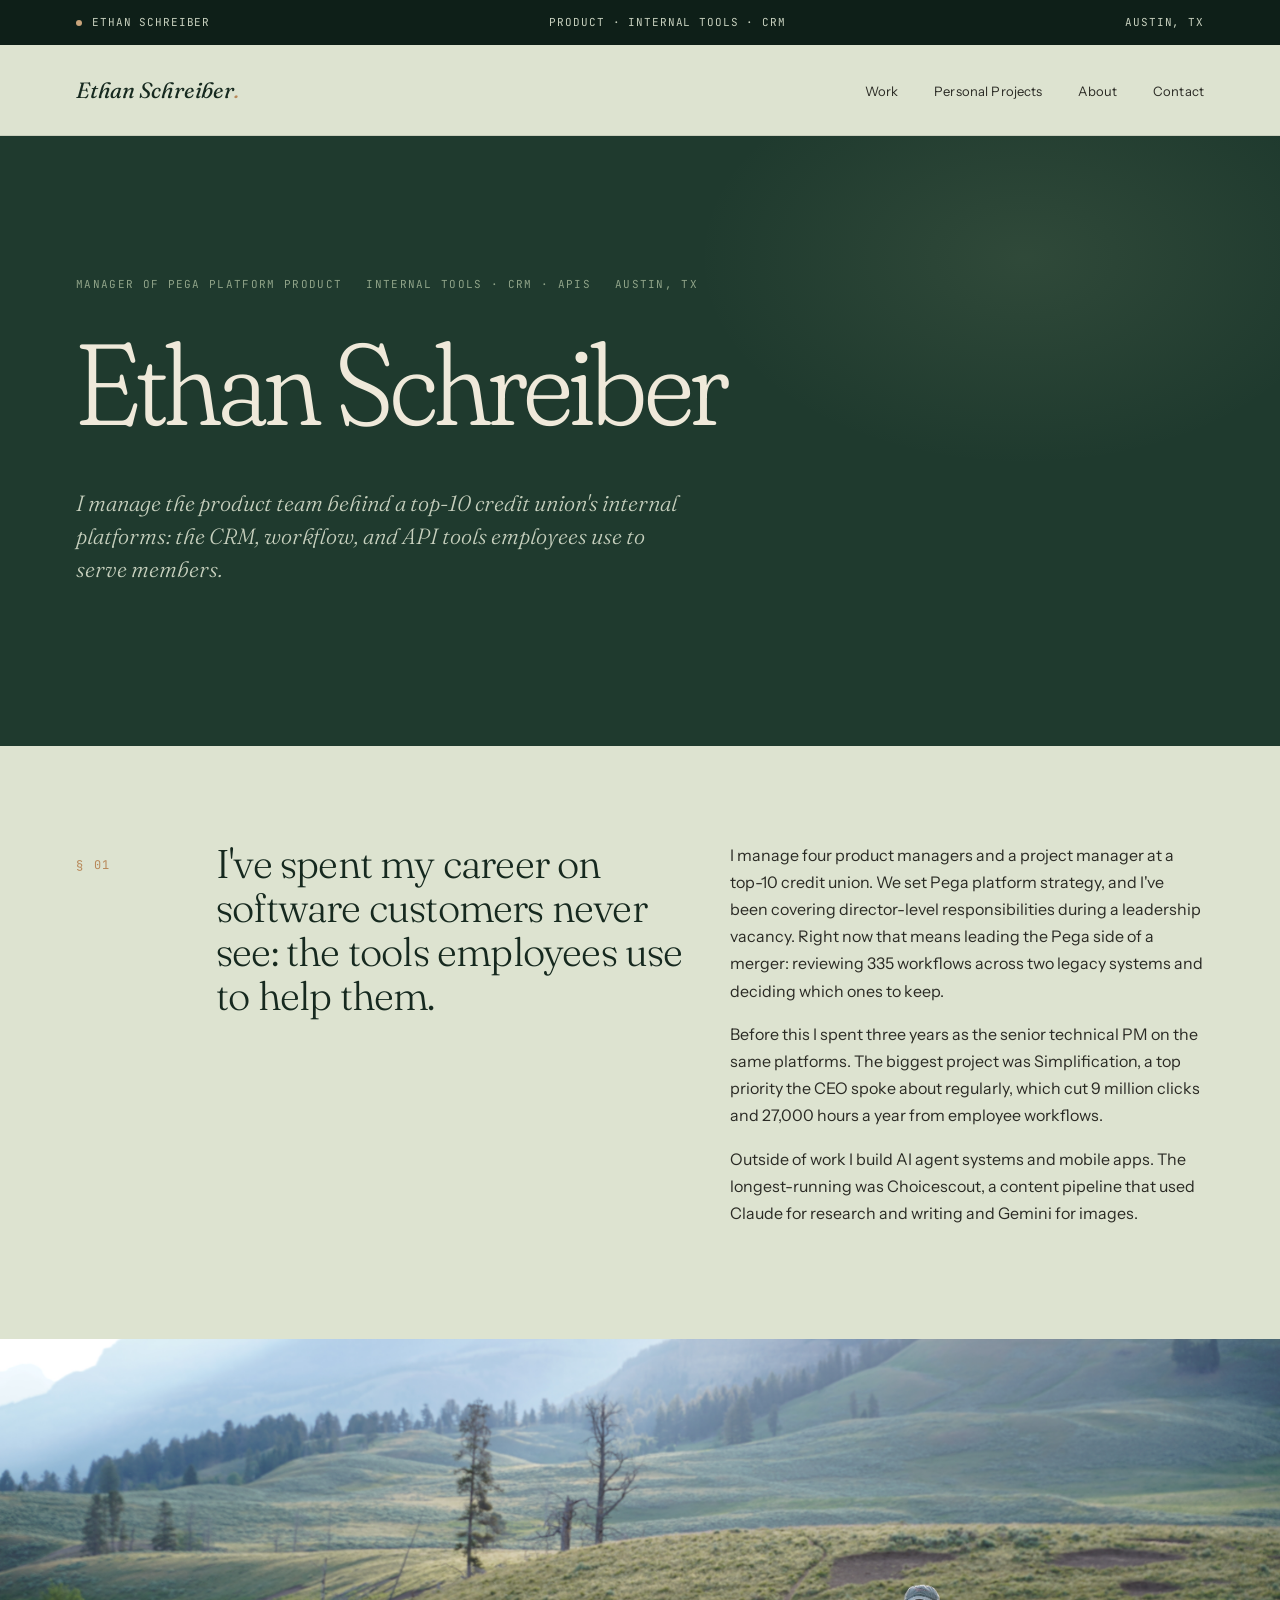
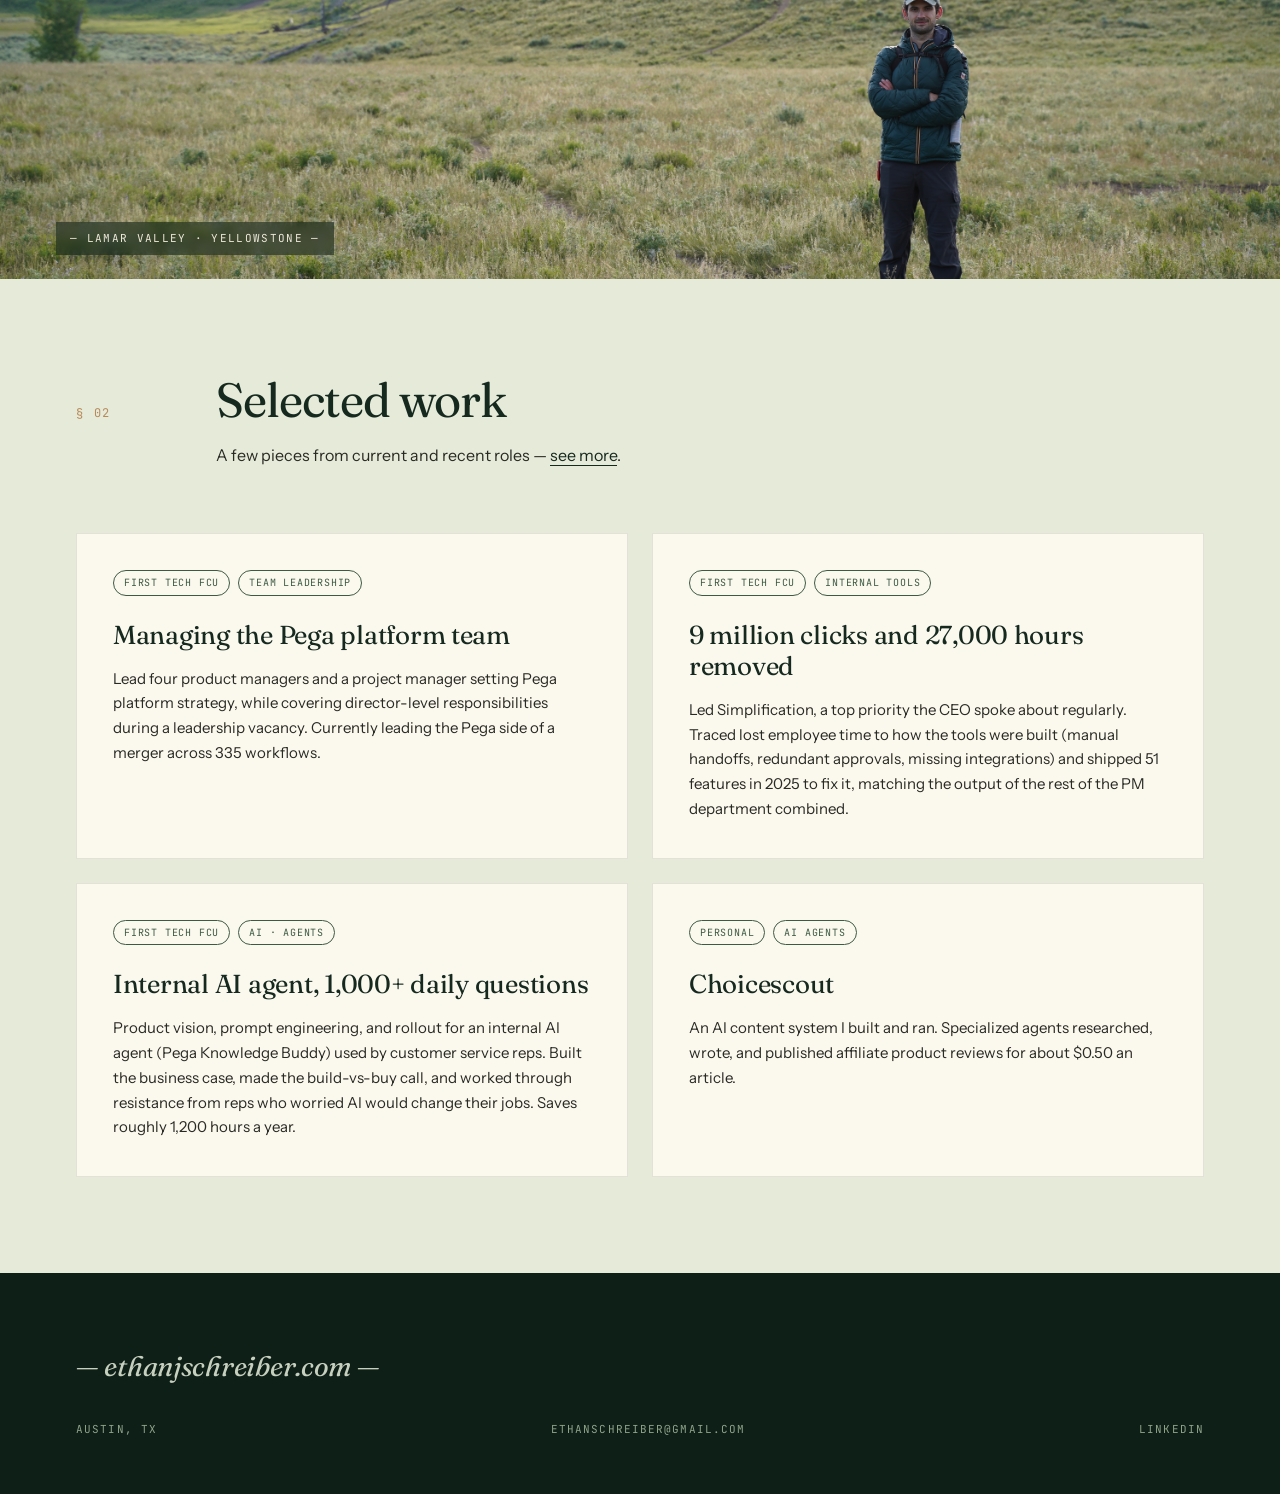
==== commit 94d34905: "Update site for Pega manager role and add Freckle Add the Manager of Pega Platform Product role and " ====
--- a/index.html
+++ b/index.html
@@ -1,83 +1,135 @@
-<!DOCTYPE HTML PUBLIC "-//W3C//DTD HTML 4.01 Transitional//EN">
-<html>
+<!DOCTYPE html>
+<html lang="en">
 <head>
-<meta http-equiv="Content-Type" content="text/html; charset=utf-8">
-<meta name="description" content="Ethan Schreiber &mdash; Senior Technical Product Manager working on internal platforms and API integrations.">
-<title>Ethan Schreiber &mdash; Product Manager, Platforms &amp; APIs</title>
+  <meta charset="UTF-8" />
+  <meta name="viewport" content="width=device-width, initial-scale=1.0" />
+  <meta name="description" content="Ethan Schreiber — product manager and team lead for internal tools, CRM platforms, and the APIs behind them." />
+  <title>Ethan Schreiber — Product Manager, Internal Tools & CRM</title>
+  <link rel="icon" type="image/svg+xml" href="/favicon.svg">
+  <link rel="preconnect" href="https://fonts.googleapis.com">
+  <link rel="preconnect" href="https://fonts.gstatic.com" crossorigin>
+  <link href="https://fonts.googleapis.com/css2?family=Fraunces:ital,opsz,wght@0,9..144,300;0,9..144,400;0,9..144,500;0,9..144,600;1,9..144,300;1,9..144,400&family=Instrument+Sans:wght@400;500;600&family=JetBrains+Mono:wght@400;500&display=swap" rel="stylesheet">
+  <link rel="stylesheet" href="/styles.css">
 </head>
-<body bgcolor="#c0c0c0" text="#000000" link="#0000ee" vlink="#551a8b">
-<center>
+<body>
 
-<table border="3" cellpadding="12" cellspacing="0" width="640" bgcolor="#ffffe0">
-<tr><td align="center">
-<font face="Times New Roman" size="6"><b>Ethan Schreiber</b></font><br>
-<font face="Times New Roman" size="3">Senior Technical Product Manager &mdash; platforms, APIs, integrations</font><br>
-<font face="Times New Roman" size="2"><i>Austin, Texas &middot; established 2026 &middot; perpetually under construction</i></font><br>
-<marquee scrollamount="3" width="420"><font face="Times New Roman" size="2">Welcome to my home page on the World Wide Web &middot; thank you for visiting</font></marquee>
-</td></tr>
-</table>
+<div class="topbar">
+  <div class="wrap">
+    <div class="row">
+      <div><span class="dot"></span>Ethan Schreiber</div>
+      <div>Product · Internal Tools · CRM</div>
+      <div>Austin, TX</div>
+    </div>
+  </div>
+</div>
 
-<br>
+<nav class="site-nav">
+  <div class="wrap">
+    <div class="row">
+      <a href="/" class="logo">Ethan Schreiber<span class="dot">.</span></a>
+      <ul>
+        <li><a href="/work.html">Work</a></li>
+        <li><a href="/projects.html">Personal Projects</a></li>
+        <li><a href="/about.html">About</a></li>
+        <li><a href="/contact.html">Contact</a></li>
+      </ul>
+    </div>
+  </div>
+</nav>
 
-<font face="Times New Roman" size="3">
-<b>[ home ]</b>
-[ <a href="work.html">work</a> ]
-[ <a href="projects.html">projects</a> ]
-[ <a href="about.html">about</a> ]
-[ <a href="contact.html">contact</a> ]
-</font>
+<header class="hero">
+  <div class="wrap">
+    <div class="meta">
+      <span>Manager of Pega Platform Product</span>
+      <span>Internal Tools · CRM · APIs</span>
+      <span>Austin, TX</span>
+    </div>
+    <h1>Ethan Schreiber</h1>
+    <p class="lede">I manage the product team behind a top-10 credit union's internal platforms: the CRM, workflow, and API tools employees use to serve members.</p>
+  </div>
+</header>
 
-<table border="0" cellpadding="0" cellspacing="0" width="640">
-<tr><td>
+<section class="surface-tea">
+  <div class="wrap">
+    <div class="intro-grid">
+      <div class="num">§ 01</div>
+      <div class="pull">
+        I've spent my career on software customers never see: the tools employees use to help them.
+      </div>
+      <div class="body">
+        <p>I manage four product managers and a project manager at a top-10 credit union. We set Pega platform strategy, and I've been covering director-level responsibilities during a leadership vacancy. Right now that means leading the Pega side of a merger: reviewing 335 workflows across two legacy systems and deciding which ones to keep.</p>
+        <p>Before this I spent three years as the senior technical PM on the same platforms. The biggest project was Simplification, a top priority the CEO spoke about regularly, which cut 9 million clicks and 27,000 hours a year from employee workflows.</p>
+        <p>Outside of work I build AI agent systems and mobile apps. The longest-running was Choicescout, a content pipeline that used Claude for research and writing and Gemini for images.</p>
+      </div>
+    </div>
+  </div>
+</section>
 
-<hr size="2" noshade>
+<div class="image-strip">
+  <img src="/images/ethan-landscape.jpg" alt="Ethan in a wide grass valley with mountains behind him." />
+  <span class="caption">— Lamar Valley · Yellowstone —</span>
+</div>
 
-<font face="Times New Roman" size="3">
-<p>I work on internal platforms &mdash; CRMs, APIs, integrations, and the tools employees use every day.</p>
+<section class="surface-soft">
+  <div class="wrap">
+    <div class="sec-head">
+      <div class="sec-num">§ 02</div>
+      <div class="sec-title">
+        <h2>Selected work</h2>
+        <p>A few pieces from current and recent roles — <a href="/work.html" style="color:var(--forest-deep);border-bottom:1px solid var(--forest-deep);text-decoration:none;">see more</a>.</p>
+      </div>
+    </div>
 
-<p>Currently at a top-10 credit union, where I lead API decoupling, an effort to recover more than 20,000 hours of employee time lost to clunky customer-service tools, and the APIs that let employees take action for members &mdash; replace a card, close an account, resolve a dispute &mdash; across our card, banking, and digital vendors.</p>
+    <div class="case-grid">
+      <article class="case-card">
+        <div class="tag-row">
+          <span class="tag">First Tech FCU</span>
+          <span class="tag">Team Leadership</span>
+        </div>
+        <h3>Managing the Pega platform team</h3>
+        <p>Lead four product managers and a project manager setting Pega platform strategy, while covering director-level responsibilities during a leadership vacancy. Currently leading the Pega side of a merger across 335 workflows.</p>
+      </article>
 
-<p>Outside of work I build AI agent systems. The longest-running was Choicescout, a content pipeline that used Claude for research and writing and Gemini for images.</p>
-</font>
+      <article class="case-card">
+        <div class="tag-row">
+          <span class="tag">First Tech FCU</span>
+          <span class="tag">Internal Tools</span>
+        </div>
+        <h3>9 million clicks and 27,000 hours removed</h3>
+        <p>Led Simplification, a top priority the CEO spoke about regularly. Traced lost employee time to how the tools were built (manual handoffs, redundant approvals, missing integrations) and shipped 51 features in 2025 to fix it, matching the output of the rest of the PM department combined.</p>
+      </article>
 
-<center>
-<img src="images/ethan-landscape.jpg" alt="Ethan in a wide grass valley with mountains behind him" width="600" border="0"><br>
-<font face="Times New Roman" size="2"><i>Lamar Valley, Yellowstone. The photograph arrives by modem; please hold.</i></font>
-</center>
+      <article class="case-card">
+        <div class="tag-row">
+          <span class="tag">First Tech FCU</span>
+          <span class="tag">AI · Agents</span>
+        </div>
+        <h3>Internal AI agent, 1,000+ daily questions</h3>
+        <p>Product vision, prompt engineering, and rollout for an internal AI agent (Pega Knowledge Buddy) used by customer service reps. Built the business case, made the build-vs-buy call, and worked through resistance from reps who worried AI would change their jobs. Saves roughly 1,200 hours a year.</p>
+      </article>
 
-<hr size="2" noshade>
+      <article class="case-card">
+        <div class="tag-row">
+          <span class="tag">Personal</span>
+          <span class="tag">AI Agents</span>
+        </div>
+        <h3>Choicescout</h3>
+        <p>An AI content system I built and ran. Specialized agents researched, wrote, and published affiliate product reviews for about $0.50 an article.</p>
+      </article>
+    </div>
+  </div>
+</section>
 
-<font face="Times New Roman" size="4"><b>Selected work</b></font>
+<footer class="site-foot">
+  <div class="wrap">
+    <div class="seal">— ethanjschreiber.com —</div>
+    <div class="row">
+      <div>Austin, TX</div>
+      <div><a href="mailto:ethanschreiber@gmail.com">ethanschreiber@gmail.com</a></div>
+      <div><a href="https://www.linkedin.com/in/ethanjamesschreiber/" target="_blank" rel="noopener">LinkedIn</a></div>
+    </div>
+  </div>
+</footer>
 
-<font face="Times New Roman" size="3">
-<p><b>Decoupling legacy APIs.</b> Identified which capabilities were safe to expose externally versus internal-only, then set the versioning and rollout sequence so internal tools could ship independently of member-facing surfaces.</p>
-
-<p><b>20,000 hours of internal time recovered.</b> Traced the loss to tool architecture: manual handoffs, redundant approvals, and missing integrations. Led the redesign &mdash; automating handoffs and connecting card processing and core banking directly &mdash; so employees spend less time fighting their tools.</p>
-
-<p><b>Internal AI agent, 1,000+ daily questions.</b> Product vision, prompt engineering, and rollout for an internal AI agent used by customer service reps. Built the business case, made the build-vs-buy call, and ran the rollout. Saves roughly 1,200 hours a year.</p>
-
-<p><b>Choicescout.</b> An AI content system I built and ran. Specialized agents researched, wrote, and published affiliate product reviews end to end, with conventional code enforcing the quality checks the AI couldn't be trusted with on its own.</p>
-
-<p>[ <a href="work.html">see the full work page</a> ]</p>
-</font>
-
-<hr size="2" noshade>
-
-<font face="Times New Roman" size="2" color="#555555">
-ethanjschreiber.com &mdash; Austin, TX<br>
-[ <a href="mailto:ethanschreiber@gmail.com">email</a> ]
-[ <a href="https://www.linkedin.com/in/ethanjamesschreiber/">linkedin</a> ]<br>
-You are visitor number<br>
-<table border="2" cellpadding="0" cellspacing="0" bgcolor="#000000">
-<tr><td><canvas id="visitor-counter" width="138" height="38"><tt>001994</tt></canvas></td></tr>
-</table>
-<i>Best viewed in Netscape Navigator 4.0 at 800&times;600. This site is Y2K compliant. Last updated August 9, 2026.</i>
-</font>
-
-</td></tr>
-</table>
-
-</center>
-<script src="modem.js"></script>
 </body>
 </html>
--- a/styles.css
+++ b/styles.css
@@ -0,0 +1,774 @@
+:root {
+  --forest: #1F3A2E;
+  --forest-deep: #16291F;
+  --forest-night: #0E1F18;
+  --moss: #3D5A45;
+  --sage: #8FA388;
+  --sage-pale: #C7D0BE;
+  --tea: #DDE3D0;
+  --tea-soft: #E5EAD9;
+  --celadon: #B8C4AE;
+
+  --onyx: #14140F;
+  --char: #2A2A24;
+  --stone: #6B6B62;
+  --linen: #EFE9DA;
+  --bone: #F4F0E2;
+  --paper: #FBF8EE;
+
+  --amber: #B8895A;
+  --amber-soft: #C9A47B;
+
+  --font-display: 'Fraunces', 'Times New Roman', serif;
+  --font-body: 'Instrument Sans', -apple-system, BlinkMacSystemFont, sans-serif;
+  --font-mono: 'JetBrains Mono', 'Courier New', monospace;
+}
+
+* { margin: 0; padding: 0; box-sizing: border-box; }
+html { scroll-behavior: smooth; }
+
+body {
+  background: var(--tea);
+  color: var(--onyx);
+  font-family: var(--font-body);
+  font-size: 16px;
+  line-height: 1.55;
+  -webkit-font-smoothing: antialiased;
+  position: relative;
+  overflow-x: hidden;
+  min-height: 100vh;
+  display: flex;
+  flex-direction: column;
+}
+
+
+img { max-width: 100%; display: block; }
+a { color: inherit; }
+
+.wrap {
+  max-width: 1240px;
+  margin: 0 auto;
+  padding: 0 56px;
+  width: 100%;
+}
+
+.surface-tea { background: var(--tea); color: var(--onyx); }
+.surface-soft { background: var(--tea-soft); color: var(--onyx); }
+.surface-forest { background: var(--forest); color: var(--linen); }
+.surface-night { background: var(--forest-night); color: var(--linen); }
+
+.surface-tea, .surface-soft { --border: rgba(20,30,20,0.14); }
+.surface-forest, .surface-night { --border: rgba(239,233,218,0.18); }
+
+/* ─── Topbar ───────────────────────────────────────────── */
+.topbar {
+  background: var(--forest-night);
+  color: var(--sage-pale);
+  padding: 14px 0;
+  font-family: var(--font-mono);
+  font-size: 11px;
+  letter-spacing: 0.08em;
+  text-transform: uppercase;
+}
+.topbar .row { display: flex; justify-content: space-between; align-items: center; gap: 24px; flex-wrap: wrap; }
+.topbar .dot {
+  display: inline-block;
+  width: 6px; height: 6px;
+  background: var(--amber-soft);
+  border-radius: 50%;
+  margin-right: 10px;
+  vertical-align: middle;
+}
+
+/* ─── Site nav ─────────────────────────────────────────── */
+.site-nav {
+  background: var(--tea);
+  padding: 28px 0;
+  border-bottom: 1px solid rgba(20,30,20,0.1);
+}
+.site-nav .row {
+  display: flex;
+  justify-content: space-between;
+  align-items: center;
+  gap: 32px;
+}
+.site-nav .logo {
+  font-family: var(--font-display);
+  font-size: 22px;
+  font-style: italic;
+  font-weight: 400;
+  color: var(--forest-deep);
+  text-decoration: none;
+  letter-spacing: -0.01em;
+}
+.site-nav .logo .dot { color: var(--amber); }
+.site-nav ul { list-style: none; display: flex; gap: 36px; }
+.site-nav li a {
+  font-family: var(--font-body);
+  font-size: 13px;
+  color: var(--char);
+  text-decoration: none;
+  position: relative;
+  padding-bottom: 6px;
+  letter-spacing: 0.01em;
+}
+.site-nav li a::after {
+  content: '';
+  position: absolute;
+  bottom: 0; left: 0;
+  width: 0; height: 1px;
+  background: var(--forest);
+  transition: width 0.3s;
+}
+.site-nav li a:hover::after { width: 100%; }
+.site-nav li.active a { color: var(--forest-deep); font-weight: 500; }
+.site-nav li.active a::after { width: 100%; }
+
+/* ─── Hero ─────────────────────────────────────────────── */
+.hero {
+  padding: 140px 0 160px;
+  background: var(--forest);
+  color: var(--linen);
+  position: relative;
+  overflow: hidden;
+}
+.hero::after {
+  content: '';
+  position: absolute;
+  top: -20%;
+  right: -10%;
+  width: 60%;
+  height: 80%;
+  background: radial-gradient(ellipse at center, rgba(168,184,138,0.12) 0%, transparent 60%);
+  pointer-events: none;
+}
+.hero .meta {
+  font-family: var(--font-mono);
+  font-size: 11px;
+  letter-spacing: 0.12em;
+  text-transform: uppercase;
+  color: var(--sage);
+  margin-bottom: 36px;
+  display: flex;
+  gap: 24px;
+  flex-wrap: wrap;
+  position: relative;
+  z-index: 2;
+}
+.hero h1 {
+  font-family: var(--font-display);
+  font-weight: 300;
+  font-size: clamp(56px, 9vw, 132px);
+  line-height: 0.95;
+  letter-spacing: -0.025em;
+  color: var(--linen);
+  font-variation-settings: "opsz" 144, "SOFT" 100;
+  position: relative;
+  z-index: 2;
+}
+.hero h1 em { font-style: italic; font-weight: 400; color: var(--sage-pale); }
+.hero .lede {
+  margin-top: 48px;
+  max-width: 620px;
+  font-family: var(--font-display);
+  font-weight: 300;
+  font-style: italic;
+  font-size: 22px;
+  line-height: 1.5;
+  color: var(--sage-pale);
+  position: relative;
+  z-index: 2;
+}
+.hero .signature {
+  margin-top: 56px;
+  display: flex;
+  align-items: center;
+  gap: 14px;
+  font-family: var(--font-mono);
+  font-size: 11px;
+  letter-spacing: 0.1em;
+  text-transform: uppercase;
+  color: var(--sage);
+  position: relative;
+  z-index: 2;
+}
+.hero .signature::before { content: ''; width: 40px; height: 1px; background: var(--sage); }
+
+.corner-mark {
+  position: absolute;
+  top: 60px;
+  right: 56px;
+  font-family: var(--font-display);
+  font-style: italic;
+  font-size: 14px;
+  color: var(--sage);
+  opacity: 0.7;
+  z-index: 2;
+}
+
+/* ─── Page header (non-hero pages) ─────────────────────── */
+.page-head {
+  padding: 88px 0 56px;
+  border-bottom: 1px solid rgba(20,30,20,0.1);
+}
+.page-head .row {
+  display: grid;
+  grid-template-columns: 100px 1fr;
+  gap: 40px;
+  align-items: baseline;
+}
+.page-head .num {
+  font-family: var(--font-mono);
+  font-size: 12px;
+  letter-spacing: 0.15em;
+  color: var(--amber);
+  padding-top: 14px;
+}
+.page-head h1 {
+  font-family: var(--font-display);
+  font-weight: 300;
+  font-size: clamp(44px, 7vw, 80px);
+  line-height: 1;
+  letter-spacing: -0.025em;
+  color: var(--forest-deep);
+}
+.page-head h1 em { font-style: italic; font-weight: 400; color: var(--moss); }
+.page-head .lede {
+  margin-top: 24px;
+  max-width: 620px;
+  font-family: var(--font-display);
+  font-style: italic;
+  font-weight: 300;
+  font-size: 20px;
+  line-height: 1.5;
+  color: var(--char);
+}
+
+/* ─── Sections ─────────────────────────────────────────── */
+section { padding: 96px 0; }
+section + section { border-top: 1px solid var(--border); }
+.surface-forest + .surface-forest, .surface-night + .surface-night { border-top-color: rgba(239,233,218,0.1); }
+
+.sec-head {
+  display: grid;
+  grid-template-columns: 100px 1fr;
+  gap: 40px;
+  align-items: baseline;
+  margin-bottom: 64px;
+}
+.sec-num {
+  font-family: var(--font-mono);
+  font-size: 12px;
+  letter-spacing: 0.15em;
+  color: var(--amber);
+  padding-top: 14px;
+}
+.surface-forest .sec-num, .surface-night .sec-num { color: var(--amber-soft); }
+
+.sec-title h2 {
+  font-family: var(--font-display);
+  font-weight: 400;
+  font-size: clamp(32px, 4.5vw, 48px);
+  line-height: 1.05;
+  letter-spacing: -0.02em;
+  color: var(--forest-deep);
+}
+.sec-title h2 em { font-style: italic; color: var(--moss); }
+.surface-forest .sec-title h2, .surface-night .sec-title h2 { color: var(--linen); }
+.surface-forest .sec-title h2 em, .surface-night .sec-title h2 em { color: var(--sage-pale); }
+
+.sec-title p {
+  margin-top: 18px;
+  font-size: 16px;
+  max-width: 620px;
+  color: var(--char);
+  line-height: 1.6;
+}
+.surface-forest .sec-title p, .surface-night .sec-title p { color: var(--sage-pale); }
+
+/* ─── Buttons ──────────────────────────────────────────── */
+.btn {
+  display: inline-flex;
+  align-items: center;
+  gap: 10px;
+  padding: 14px 28px;
+  font-family: var(--font-body);
+  font-size: 14px;
+  font-weight: 500;
+  letter-spacing: 0.02em;
+  border-radius: 999px;
+  cursor: pointer;
+  border: none;
+  transition: all 0.3s cubic-bezier(0.2, 0.8, 0.2, 1);
+  text-decoration: none;
+}
+.btn-primary { background: var(--forest); color: var(--linen); }
+.btn-primary:hover { background: var(--forest-deep); transform: translateY(-1px); }
+.btn-primary .arrow { width: 14px; height: 14px; transition: transform 0.3s; }
+.btn-primary:hover .arrow { transform: translate(2px, -2px); }
+
+.btn-ghost { background: transparent; color: var(--forest-deep); border: 1px solid var(--forest-deep); }
+.btn-ghost:hover { background: var(--forest-deep); color: var(--linen); }
+
+.btn-text {
+  background: transparent;
+  color: var(--forest-deep);
+  padding: 8px 0;
+  border-bottom: 1px solid var(--forest-deep);
+  border-radius: 0;
+}
+.surface-forest .btn-text, .surface-night .btn-text {
+  color: var(--linen);
+  border-bottom-color: var(--linen);
+}
+
+/* ─── Case cards (work) ────────────────────────────────── */
+.case-grid {
+  display: grid;
+  grid-template-columns: repeat(2, 1fr);
+  gap: 24px;
+}
+.case-card {
+  background: var(--paper);
+  padding: 36px;
+  border: 1px solid rgba(20,30,20,0.1);
+  transition: border-color 0.3s, transform 0.3s;
+  display: flex;
+  flex-direction: column;
+}
+.case-card:hover { border-color: var(--forest); transform: translateY(-2px); }
+.case-card .tag-row { display: flex; gap: 8px; margin-bottom: 24px; flex-wrap: wrap; }
+.case-card .tag {
+  font-family: var(--font-mono);
+  font-size: 10px;
+  padding: 4px 10px;
+  border: 1px solid var(--moss);
+  color: var(--moss);
+  border-radius: 99px;
+  letter-spacing: 0.08em;
+  text-transform: uppercase;
+}
+.case-card h3 {
+  font-family: var(--font-display);
+  font-weight: 400;
+  font-size: 26px;
+  color: var(--forest-deep);
+  line-height: 1.2;
+  margin-bottom: 16px;
+  letter-spacing: -0.01em;
+}
+.case-card p { color: var(--char); font-size: 15px; line-height: 1.65; margin-bottom: 16px; }
+.case-card p:last-of-type { margin-bottom: 0; }
+.case-card .stat {
+  font-family: var(--font-display);
+  font-style: italic;
+  font-size: 18px;
+  color: var(--moss);
+  margin-top: auto;
+  padding-top: 20px;
+  border-top: 1px dotted rgba(20,30,20,0.18);
+}
+
+/* ─── Featured project (single) ────────────────────────── */
+.feature-project {
+  display: grid;
+  grid-template-columns: 1fr 1fr;
+  gap: 60px;
+  align-items: start;
+}
+.feature-project .lead {
+  font-family: var(--font-display);
+  font-weight: 300;
+  font-size: clamp(28px, 3.5vw, 38px);
+  line-height: 1.15;
+  color: var(--forest-deep);
+  letter-spacing: -0.015em;
+  margin-bottom: 32px;
+}
+.feature-project .lead em { font-style: italic; color: var(--moss); }
+.feature-project .body p {
+  font-size: 16px;
+  line-height: 1.7;
+  color: var(--char);
+  margin-bottom: 18px;
+}
+.feature-project .meta-row {
+  margin-top: 32px;
+  padding-top: 24px;
+  border-top: 1px solid rgba(20,30,20,0.12);
+  display: flex;
+  gap: 32px;
+  flex-wrap: wrap;
+  font-family: var(--font-mono);
+  font-size: 11px;
+  letter-spacing: 0.1em;
+  text-transform: uppercase;
+  color: var(--moss);
+}
+.feature-project .meta-row .key { color: var(--stone); display: block; margin-bottom: 4px; }
+
+/* ─── Line items (earlier roles, lists) ────────────────── */
+.line-list { border-top: 1px solid rgba(20,30,20,0.12); }
+.line-item {
+  display: grid;
+  grid-template-columns: 220px 1fr 160px;
+  gap: 32px;
+  padding: 28px 0;
+  border-bottom: 1px solid rgba(20,30,20,0.12);
+  align-items: baseline;
+}
+.line-item .org {
+  font-family: var(--font-display);
+  font-size: 20px;
+  color: var(--forest-deep);
+  line-height: 1.3;
+}
+.line-item .role {
+  font-family: var(--font-mono);
+  font-size: 11px;
+  letter-spacing: 0.1em;
+  text-transform: uppercase;
+  color: var(--moss);
+  margin-top: 4px;
+  display: block;
+}
+.line-item .summary { font-size: 15px; line-height: 1.6; color: var(--char); }
+.line-item .when {
+  font-family: var(--font-mono);
+  font-size: 11px;
+  letter-spacing: 0.1em;
+  color: var(--stone);
+  text-transform: uppercase;
+  text-align: right;
+}
+
+/* ─── About page ───────────────────────────────────────── */
+.about-grid {
+  display: grid;
+  grid-template-columns: 1fr 1.3fr;
+  gap: 72px;
+  align-items: start;
+}
+.about-photo {
+  aspect-ratio: 4/5;
+  background: var(--moss);
+  overflow: hidden;
+  position: relative;
+}
+.about-photo img { width: 100%; height: 100%; object-fit: cover; }
+
+.prose p {
+  font-size: 17px;
+  line-height: 1.7;
+  color: var(--char);
+  margin-bottom: 22px;
+  max-width: 60ch;
+}
+.prose p:first-child::first-line {
+  font-family: var(--font-display);
+  font-style: italic;
+  font-size: 19px;
+  color: var(--forest-deep);
+}
+.prose p strong { font-weight: 600; color: var(--forest-deep); }
+
+.about-meta {
+  margin-top: 48px;
+  padding-top: 32px;
+  border-top: 1px solid rgba(20,30,20,0.12);
+  display: grid;
+  grid-template-columns: repeat(2, 1fr);
+  gap: 32px;
+}
+.about-meta .item .key {
+  font-family: var(--font-mono);
+  font-size: 11px;
+  letter-spacing: 0.1em;
+  text-transform: uppercase;
+  color: var(--amber);
+  margin-bottom: 8px;
+  display: block;
+}
+.about-meta .item .val {
+  font-family: var(--font-display);
+  font-size: 18px;
+  color: var(--forest-deep);
+  line-height: 1.4;
+}
+
+/* ─── Contact page ─────────────────────────────────────── */
+.contact-block {
+  display: grid;
+  grid-template-columns: 1fr 1fr;
+  gap: 60px;
+  align-items: start;
+  margin-top: 32px;
+}
+.contact-block .pull {
+  font-family: var(--font-display);
+  font-weight: 300;
+  font-size: clamp(34px, 4.5vw, 52px);
+  line-height: 1.05;
+  color: var(--forest-deep);
+  letter-spacing: -0.02em;
+}
+.contact-block .pull em { font-style: italic; color: var(--moss); }
+.contact-block .channels { display: flex; flex-direction: column; gap: 32px; }
+.contact-block .channel .label {
+  font-family: var(--font-mono);
+  font-size: 11px;
+  letter-spacing: 0.12em;
+  text-transform: uppercase;
+  color: var(--moss);
+  margin-bottom: 8px;
+  display: block;
+}
+.contact-block .channel a {
+  font-family: var(--font-display);
+  font-size: 26px;
+  color: var(--forest-deep);
+  text-decoration: none;
+  border-bottom: 1px solid var(--forest-deep);
+  padding-bottom: 4px;
+  display: inline-block;
+  transition: color 0.3s, border-color 0.3s;
+  letter-spacing: -0.005em;
+}
+.contact-block .channel a:hover { color: var(--amber); border-bottom-color: var(--amber); }
+
+/* ─── Home: intro + work teaser ────────────────────────── */
+.intro-grid {
+  display: grid;
+  grid-template-columns: 100px 1fr 1fr;
+  gap: 40px;
+  align-items: start;
+}
+.intro-grid .num {
+  font-family: var(--font-mono);
+  font-size: 12px;
+  letter-spacing: 0.15em;
+  color: var(--amber);
+  padding-top: 14px;
+}
+.intro-grid .pull {
+  font-family: var(--font-display);
+  font-weight: 300;
+  font-size: clamp(28px, 3.6vw, 40px);
+  line-height: 1.1;
+  color: var(--forest-deep);
+  letter-spacing: -0.02em;
+}
+.intro-grid .pull em { font-style: italic; color: var(--moss); }
+.intro-grid .body p {
+  font-size: 16px;
+  line-height: 1.7;
+  color: var(--char);
+  margin-bottom: 16px;
+}
+
+/* ─── Home: full-bleed image strip ─────────────────────── */
+.image-strip {
+  width: 100%;
+  height: clamp(360px, 60vh, 620px);
+  overflow: hidden;
+  position: relative;
+}
+.image-strip img {
+  width: 100%;
+  height: 100%;
+  object-fit: cover;
+  display: block;
+}
+.image-strip .caption {
+  position: absolute;
+  bottom: 24px;
+  left: 56px;
+  font-family: var(--font-mono);
+  font-size: 11px;
+  letter-spacing: 0.12em;
+  text-transform: uppercase;
+  color: var(--linen);
+  background: rgba(14, 31, 24, 0.55);
+  padding: 8px 14px;
+  backdrop-filter: blur(4px);
+}
+@media (max-width: 900px) {
+  .image-strip .caption { left: 28px; bottom: 16px; }
+}
+
+/* ─── Project screenshot ───────────────────────────────── */
+.project-shot {
+  margin-top: 48px;
+  padding-top: 48px;
+  border-top: 1px solid rgba(20,30,20,0.12);
+}
+.project-shot .label {
+  font-family: var(--font-mono);
+  font-size: 11px;
+  letter-spacing: 0.12em;
+  text-transform: uppercase;
+  color: var(--moss);
+  margin-bottom: 20px;
+  display: block;
+}
+.project-shot .frame {
+  display: block;
+  background: var(--paper);
+  border: 1px solid rgba(20,30,20,0.1);
+  overflow: hidden;
+  box-shadow: 0 30px 80px rgba(20, 30, 20, 0.12);
+}
+.project-shot a.frame { color: inherit; text-decoration: none; }
+.project-shot .frame img {
+  width: 100%;
+  display: block;
+}
+.project-shot .frame .placeholder {
+  aspect-ratio: 16 / 9;
+  display: grid;
+  place-items: center;
+  background:
+    repeating-linear-gradient(
+      45deg,
+      rgba(20,30,20,0.04),
+      rgba(20,30,20,0.04) 12px,
+      transparent 12px,
+      transparent 24px
+    );
+  font-family: var(--font-mono);
+  font-size: 11px;
+  letter-spacing: 0.1em;
+  text-transform: uppercase;
+  color: var(--stone);
+  text-align: center;
+  padding: 24px;
+}
+
+/* ─── Travel entries + gallery ─────────────────────────── */
+.travel-entry { margin-bottom: 24px; }
+.travel-entry .meta {
+  font-family: var(--font-mono);
+  font-size: 11px;
+  letter-spacing: 0.12em;
+  text-transform: uppercase;
+  color: var(--moss);
+  margin-bottom: 20px;
+}
+.travel-entry .body {
+  max-width: 64ch;
+}
+.travel-entry .body p {
+  font-family: var(--font-display);
+  font-weight: 300;
+  font-size: 19px;
+  line-height: 1.6;
+  color: var(--char);
+  margin-bottom: 18px;
+}
+.travel-entry .links {
+  list-style: none;
+  display: flex;
+  gap: 24px;
+  flex-wrap: wrap;
+  margin-top: 24px;
+}
+.travel-entry .links a {
+  font-family: var(--font-mono);
+  font-size: 11px;
+  font-weight: 500;
+  letter-spacing: 0.14em;
+  text-transform: uppercase;
+  color: var(--moss);
+  text-decoration: none;
+  border-bottom: 1px solid transparent;
+  padding-bottom: 2px;
+  transition: color 0.3s, border-color 0.3s;
+}
+.travel-entry .links a:hover { color: var(--amber); border-bottom-color: var(--amber); }
+
+.van-gallery {
+  margin-top: 48px;
+  columns: 1;
+  column-gap: 16px;
+}
+.van-gallery figure {
+  margin: 0 0 16px;
+  break-inside: avoid;
+  background: var(--bone);
+}
+.van-gallery img {
+  width: 100%;
+  height: auto;
+  display: block;
+}
+@media (min-width: 640px)  { .van-gallery { columns: 2; } }
+@media (min-width: 960px)  { .van-gallery { columns: 3; } }
+@media (min-width: 1200px) { .van-gallery { columns: 4; } }
+
+/* ─── Footer ───────────────────────────────────────────── */
+footer.site-foot {
+  padding: 72px 0 56px;
+  background: var(--forest-night);
+  color: var(--sage);
+  margin-top: auto;
+}
+footer.site-foot .seal {
+  font-family: var(--font-display);
+  font-style: italic;
+  font-size: 28px;
+  color: var(--sage-pale);
+  letter-spacing: -0.01em;
+  margin-bottom: 32px;
+}
+footer.site-foot .row {
+  display: flex;
+  justify-content: space-between;
+  align-items: baseline;
+  font-family: var(--font-mono);
+  font-size: 11px;
+  letter-spacing: 0.1em;
+  text-transform: uppercase;
+  gap: 24px;
+  flex-wrap: wrap;
+}
+footer.site-foot a { color: inherit; text-decoration: none; border-bottom: 1px solid transparent; transition: border-color 0.3s; }
+footer.site-foot a:hover { border-bottom-color: var(--sage); }
+
+/* ─── Animations ───────────────────────────────────────── */
+@keyframes fadeUp {
+  from { opacity: 0; transform: translateY(20px); }
+  to { opacity: 1; transform: translateY(0); }
+}
+.hero h1, .hero .lede, .hero .meta, .hero .signature {
+  animation: fadeUp 1.1s cubic-bezier(0.2, 0.8, 0.2, 1) backwards;
+}
+.hero .meta { animation-delay: 0.1s; }
+.hero h1 { animation-delay: 0.2s; }
+.hero .lede { animation-delay: 0.5s; }
+.hero .signature { animation-delay: 0.7s; }
+
+/* ─── Responsive ───────────────────────────────────────── */
+@media (max-width: 900px) {
+  .wrap { padding: 0 28px; }
+  .site-nav { padding: 20px 0; }
+  .site-nav ul { gap: 20px; }
+  .hero { padding: 96px 0 110px; }
+  .corner-mark { display: none; }
+  .page-head .row, .sec-head { grid-template-columns: 1fr; gap: 16px; }
+  .case-grid { grid-template-columns: 1fr; }
+  .feature-project { grid-template-columns: 1fr; gap: 40px; }
+  .about-grid { grid-template-columns: 1fr; gap: 40px; }
+  .about-photo { aspect-ratio: 1/1; }
+  .about-meta { grid-template-columns: 1fr; gap: 20px; }
+  .contact-block { grid-template-columns: 1fr; gap: 40px; }
+  .intro-grid { grid-template-columns: 1fr; }
+  .line-item { grid-template-columns: 1fr; gap: 6px; }
+  .line-item .when { text-align: left; }
+}
+
+@media (max-width: 600px) {
+  .site-nav .row { flex-direction: column; align-items: flex-start; gap: 16px; }
+  .site-nav ul { flex-wrap: wrap; gap: 16px 24px; }
+  .hero .meta { flex-direction: column; gap: 8px; }
+  footer.site-foot .row { flex-direction: column; align-items: flex-start; gap: 12px; }
+}
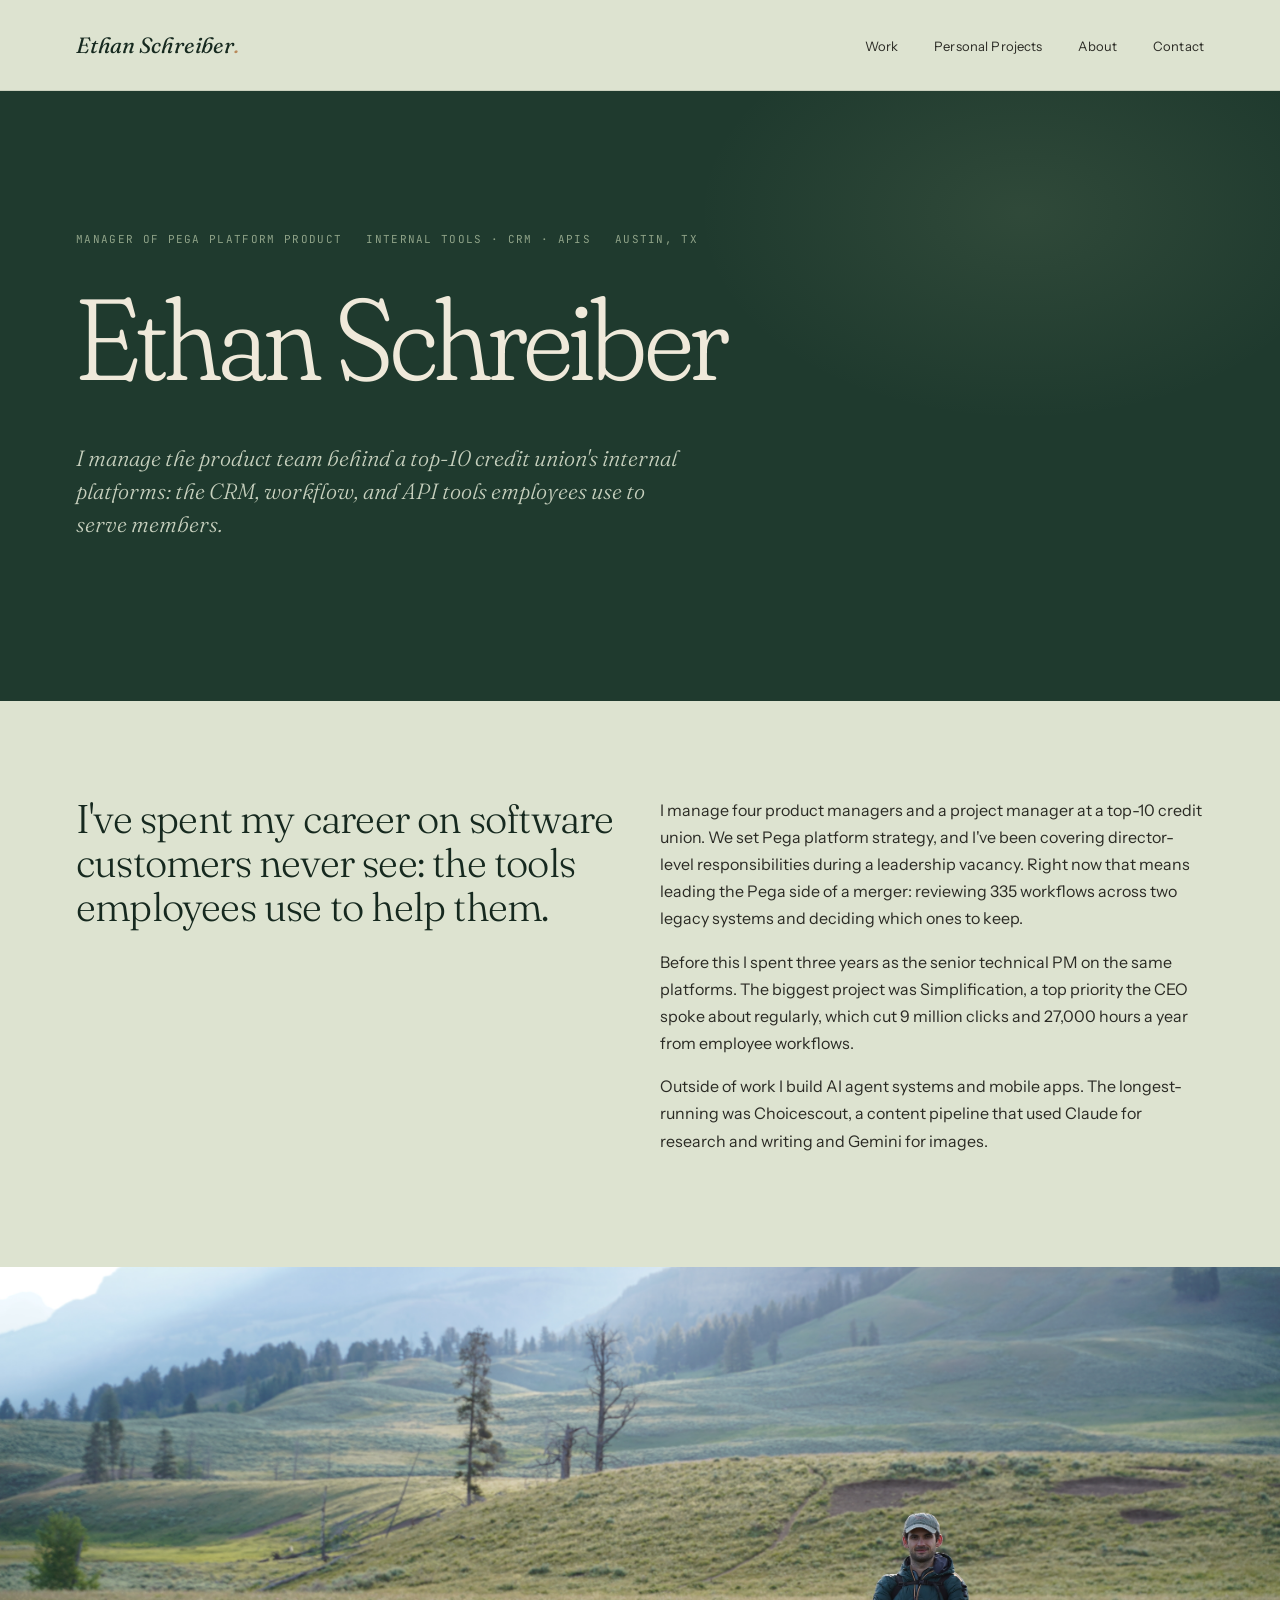
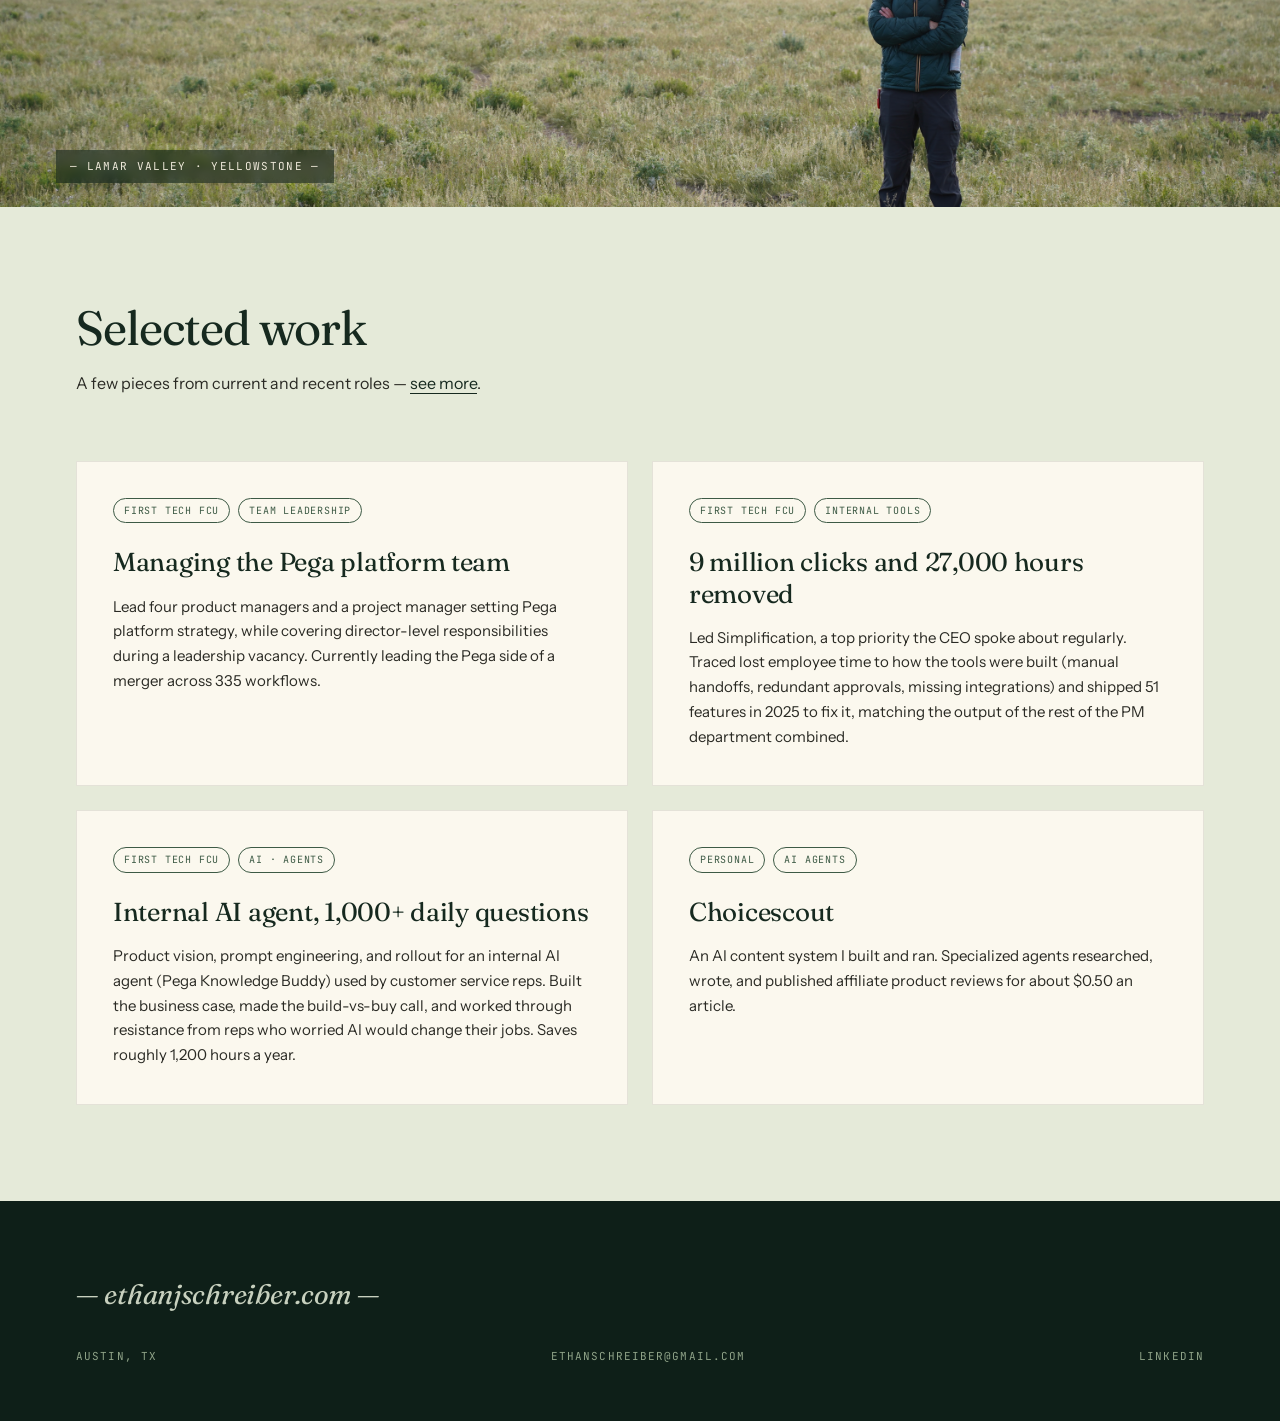
==== commit e8b34a5b: "Remove top bar and section labels sitewide Drop the dark top strip and the § labels from every page," ====
--- a/index.html
+++ b/index.html
@@ -12,16 +12,6 @@
   <link rel="stylesheet" href="/styles.css">
 </head>
 <body>
-
-<div class="topbar">
-  <div class="wrap">
-    <div class="row">
-      <div><span class="dot"></span>Ethan Schreiber</div>
-      <div>Product · Internal Tools · CRM</div>
-      <div>Austin, TX</div>
-    </div>
-  </div>
-</div>
 
 <nav class="site-nav">
   <div class="wrap">
@@ -52,7 +42,6 @@
 <section class="surface-tea">
   <div class="wrap">
     <div class="intro-grid">
-      <div class="num">§ 01</div>
       <div class="pull">
         I've spent my career on software customers never see: the tools employees use to help them.
       </div>
@@ -73,7 +62,6 @@
 <section class="surface-soft">
   <div class="wrap">
     <div class="sec-head">
-      <div class="sec-num">§ 02</div>
       <div class="sec-title">
         <h2>Selected work</h2>
         <p>A few pieces from current and recent roles — <a href="/work.html" style="color:var(--forest-deep);border-bottom:1px solid var(--forest-deep);text-decoration:none;">see more</a>.</p>
--- a/styles.css
+++ b/styles.css
@@ -60,26 +60,6 @@
 .surface-tea, .surface-soft { --border: rgba(20,30,20,0.14); }
 .surface-forest, .surface-night { --border: rgba(239,233,218,0.18); }
 
-/* ─── Topbar ───────────────────────────────────────────── */
-.topbar {
-  background: var(--forest-night);
-  color: var(--sage-pale);
-  padding: 14px 0;
-  font-family: var(--font-mono);
-  font-size: 11px;
-  letter-spacing: 0.08em;
-  text-transform: uppercase;
-}
-.topbar .row { display: flex; justify-content: space-between; align-items: center; gap: 24px; flex-wrap: wrap; }
-.topbar .dot {
-  display: inline-block;
-  width: 6px; height: 6px;
-  background: var(--amber-soft);
-  border-radius: 50%;
-  margin-right: 10px;
-  vertical-align: middle;
-}
-
 /* ─── Site nav ─────────────────────────────────────────── */
 .site-nav {
   background: var(--tea);
@@ -211,19 +191,6 @@
   padding: 88px 0 56px;
   border-bottom: 1px solid rgba(20,30,20,0.1);
 }
-.page-head .row {
-  display: grid;
-  grid-template-columns: 100px 1fr;
-  gap: 40px;
-  align-items: baseline;
-}
-.page-head .num {
-  font-family: var(--font-mono);
-  font-size: 12px;
-  letter-spacing: 0.15em;
-  color: var(--amber);
-  padding-top: 14px;
-}
 .page-head h1 {
   font-family: var(--font-display);
   font-weight: 300;
@@ -251,19 +218,11 @@
 
 .sec-head {
   display: grid;
-  grid-template-columns: 100px 1fr;
+  grid-template-columns: 1fr;
   gap: 40px;
   align-items: baseline;
   margin-bottom: 64px;
 }
-.sec-num {
-  font-family: var(--font-mono);
-  font-size: 12px;
-  letter-spacing: 0.15em;
-  color: var(--amber);
-  padding-top: 14px;
-}
-.surface-forest .sec-num, .surface-night .sec-num { color: var(--amber-soft); }
 
 .sec-title h2 {
   font-family: var(--font-display);
@@ -539,16 +498,9 @@
 /* ─── Home: intro + work teaser ────────────────────────── */
 .intro-grid {
   display: grid;
-  grid-template-columns: 100px 1fr 1fr;
+  grid-template-columns: 1fr 1fr;
   gap: 40px;
   align-items: start;
-}
-.intro-grid .num {
-  font-family: var(--font-mono);
-  font-size: 12px;
-  letter-spacing: 0.15em;
-  color: var(--amber);
-  padding-top: 14px;
 }
 .intro-grid .pull {
   font-family: var(--font-display);
@@ -754,7 +706,6 @@
   .site-nav ul { gap: 20px; }
   .hero { padding: 96px 0 110px; }
   .corner-mark { display: none; }
-  .page-head .row, .sec-head { grid-template-columns: 1fr; gap: 16px; }
   .case-grid { grid-template-columns: 1fr; }
   .feature-project { grid-template-columns: 1fr; gap: 40px; }
   .about-grid { grid-template-columns: 1fr; gap: 40px; }
